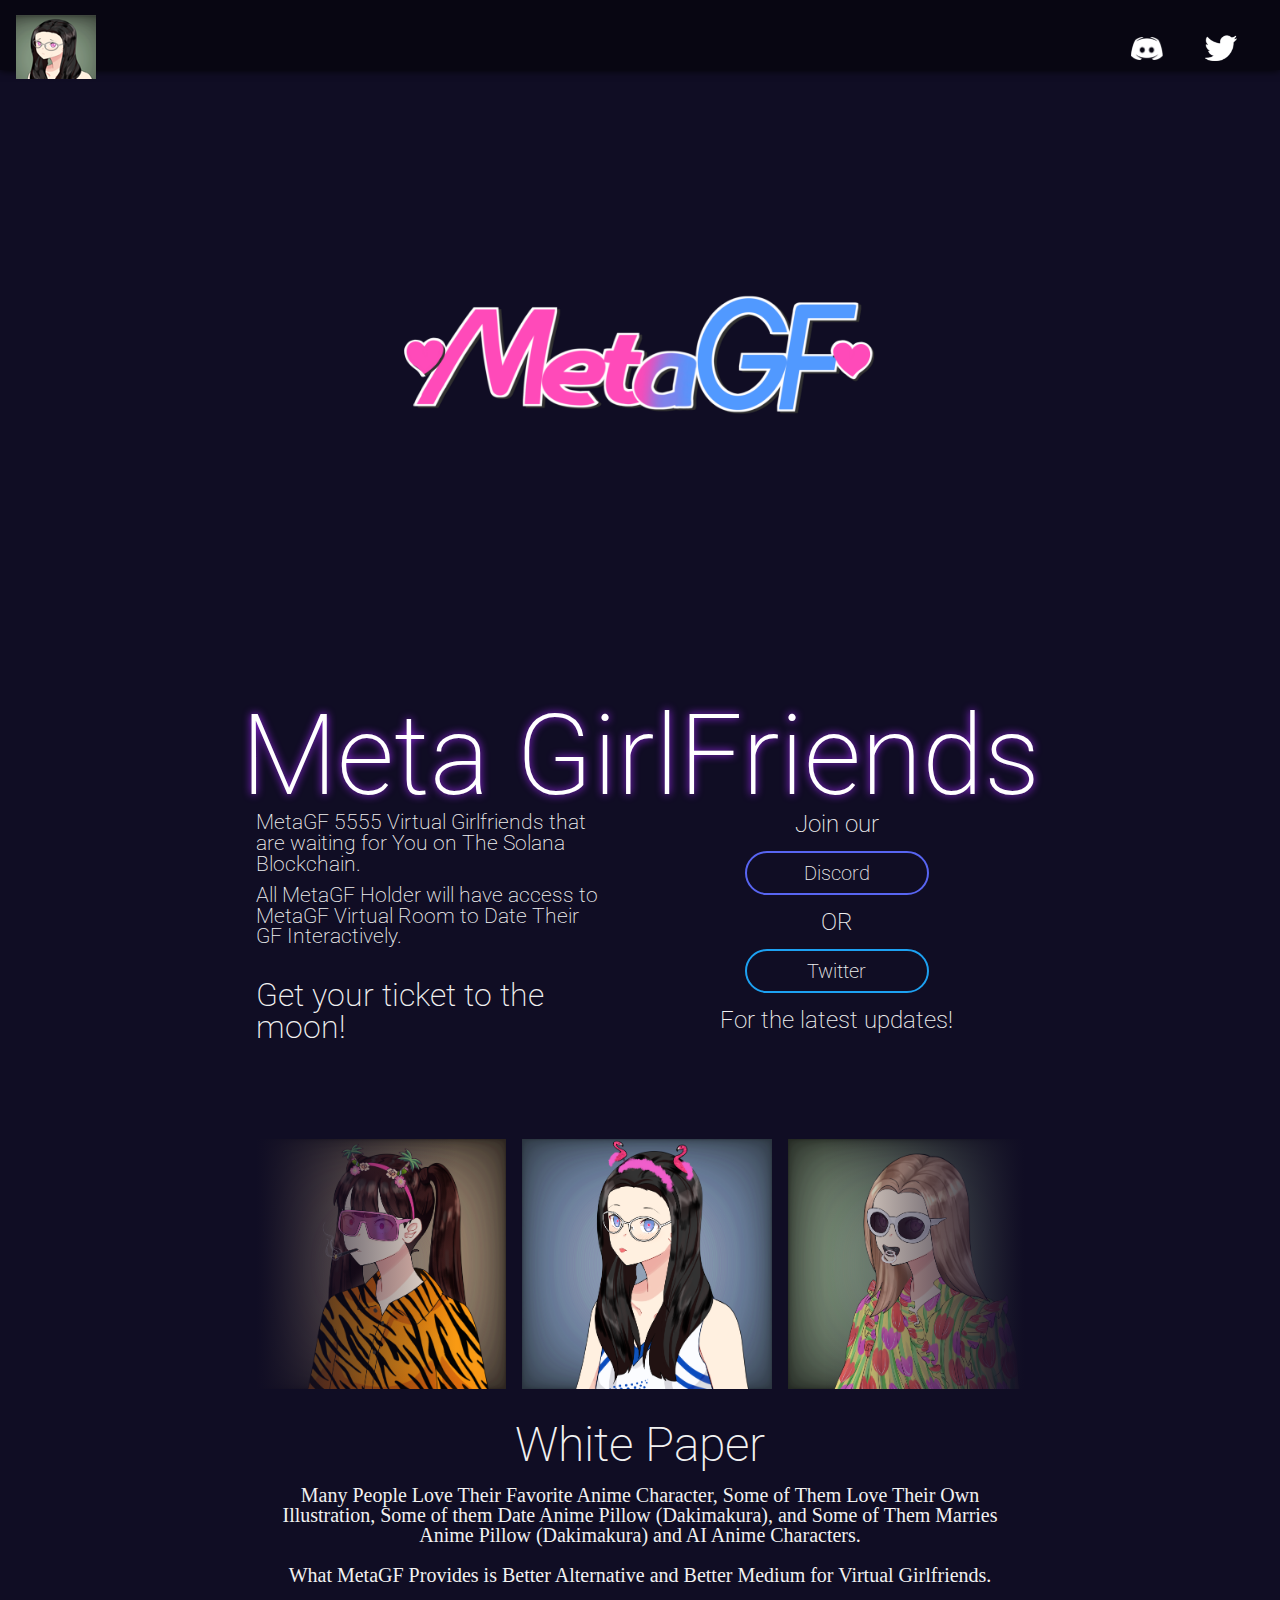
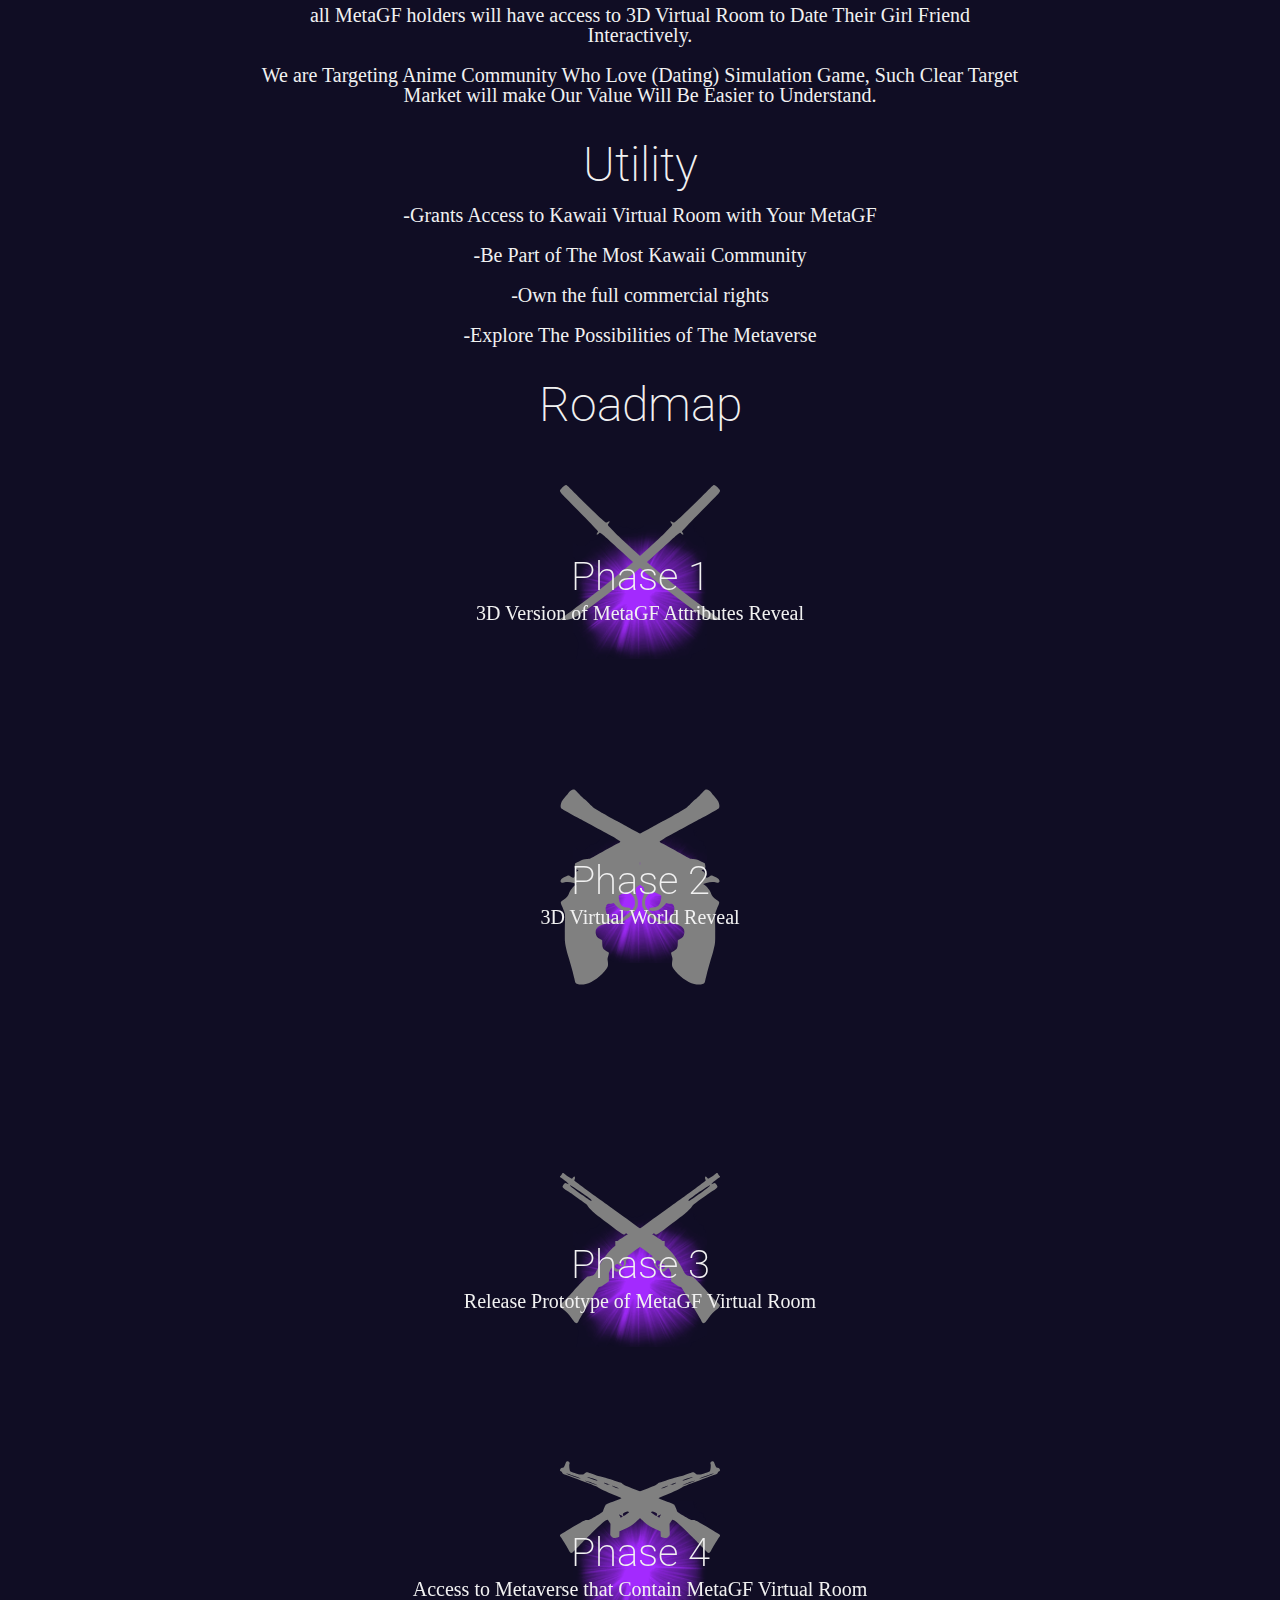
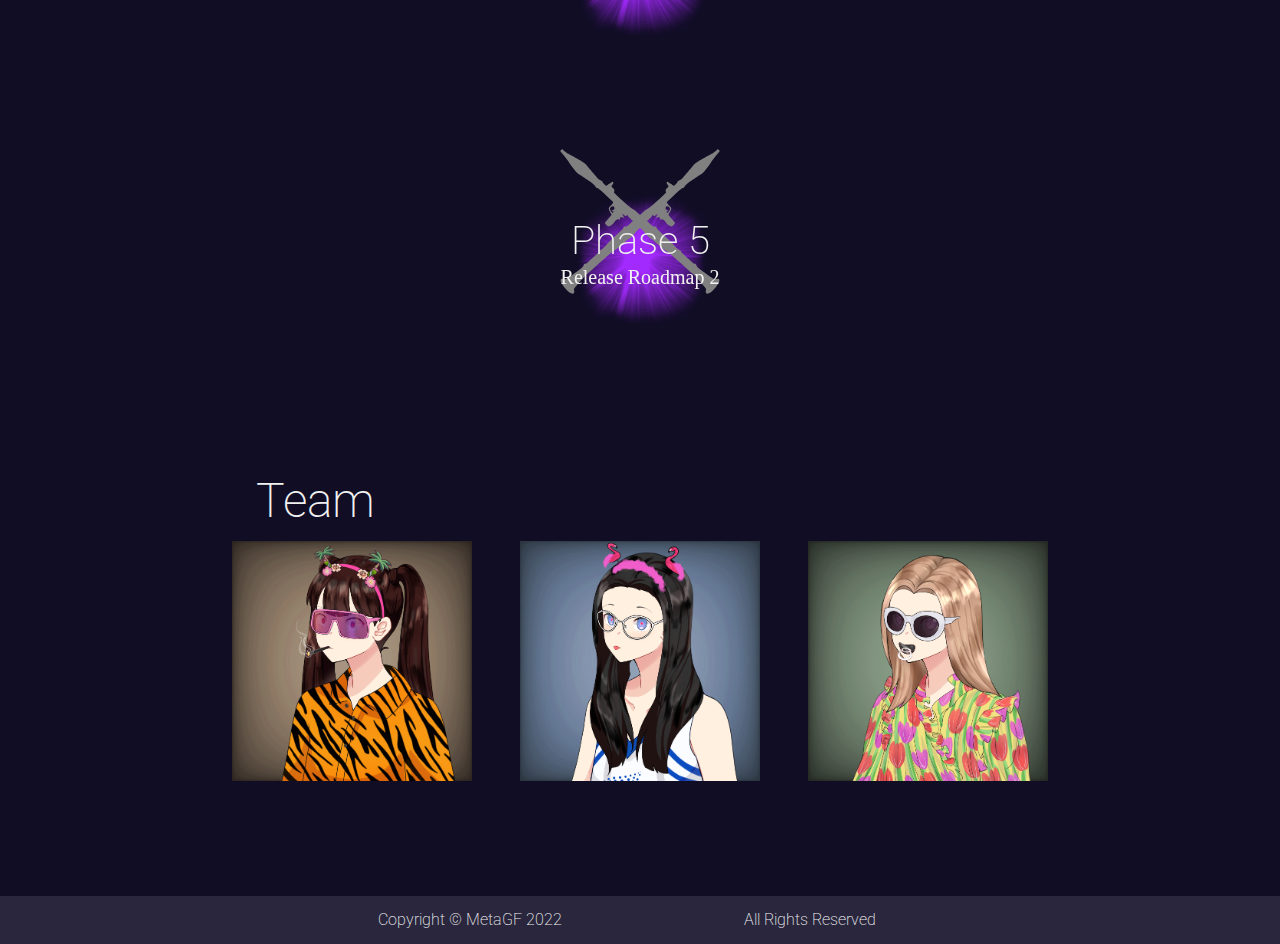
==== index.html @ ffb3bfe3 "Update index.html" ====
<!DOCTYPE html>
<html lang="en">
	<head>
	
		<meta charset="utf-8">
		<meta name="viewport" content="width=device-width, initial-scale=1">
		<meta name="author" content="MetaGF">
		<link rel="icon" href="favicon.ico">
		<link rel="icon" href="favicon.svg" type="image/svg+xml">
        <link rel="apple-touch-icon" href="logo192.png" />
		<title>MetaGF</title>
		<meta name="description" content="MetaGF 5555 Virtual Girlfriends that are waiting for You on The Solana Blockchain. All MetaGF Holder will have access to MetaGF Virtual Room to Date Their GF Interactively
" />
		<link rel="stylesheet" href="main.css">
	</head>
	<body>	
			<div id="header">			
					<header class="navbar">
			<div class="logo-cont"><img src="assets/images/logo.png" alt="" class="logo"></div>
			<ul class="nav">
			</ul>
			<ul class="social">
				<li class="discord"><a href="https://discord.gg/nq3hVgpu" target="_blank" class="discord-icon"></a></li>
				<li class="twitter"><a href="https://twitter.com/metagf_nft" target="_blank" class="twitter-icon"></a></li>			</ul>
			</header></div>
			<div class="msc-wrapper">
			<div class="msc-content">
		<section id="intro" class="site-row">
			<div class="sheep-container">
				<div id="sheep-1" class="sheep"></div>
			</div>		
			<div id="intro-banner">
				<h1>Meta GirlFriends</h1>
			</div>
		</section>
		<section id="slider-section" class="site-row" >
			
			<div class="intro-text text-wrapper">
				<p>MetaGF 5555 Virtual Girlfriends that are waiting for You on The Solana Blockchain.</p>
				<p>All MetaGF Holder will have access to MetaGF Virtual Room to Date Their GF Interactively.</p>
				<h2>Get your ticket to the moon!</h2>
			</div>
			<div class="join-social">
				<span>Join our</span>
				<a class="join-discord join-button" href="https://discord.gg/nq3hVgpu" target="_blank">Discord</a>
				<span>OR</span>
				<a class="join-twitter join-button" href="https://twitter.com/metagf_nft" target="_blank">Twitter</a>
				<span>For the latest updates!</span>
			</div>		
		<section id="mint" class="site-row" style="display:none" >
			<h2 class="section-title">Live Now !</h2>
			<div class="mint-area">
				<div id="mint-expand" class="">
					<button id="mint-expand-btn" onclick="window.location.href='/page2'">MINT</h5>
			</div>

			</div>
		</section>
			<div class="slider">
				<div class="slide-track">
					<div class="slide"><img src="assets/images/slider/1.png" height="250" width="250" alt="" /></div>
					<div class="slide"><img src="assets/images/slider/2.png" height="250" width="250" alt="" /></div>
					<div class="slide"><img src="assets/images/slider/3.png" height="250" width="250" alt="" /></div>
					<div class="slide"><img src="assets/images/slider/4.png" height="250" width="250" alt="" /></div>
					<div class="slide"><img src="assets/images/slider/5.png" height="250" width="250" alt="" /></div>
					<div class="slide"><img src="assets/images/slider/6.png" height="250" width="250" alt="" /></div>
					<div class="slide"><img src="assets/images/slider/7.png" height="250" width="250" alt="" /></div>
					<div class="slide"><img src="assets/images/slider/8.png" height="250" width="250" alt="" /></div>
					<div class="slide"><img src="assets/images/slider/9.png" height="250" width="250" alt="" /></div>
				</div>
			</div>
		</section>
				</br></br>
		<section id="roadmap" class="site-row" >
			<h2>White Paper</h2></br>
			<h4>Many People Love Their Favorite Anime Character, Some of Them Love Their Own Illustration, Some of them Date Anime Pillow (Dakimakura), and Some of Them Marries Anime Pillow (Dakimakura) and AI Anime Characters.</h4>
				<h4>What MetaGF Provides is Better Alternative and Better Medium for Virtual Girlfriends.</h4>
				<h4>all MetaGF holders will have access to 3D Virtual Room to Date Their Girl Friend Interactively.</h4>
				<h4>We are Targeting Anime Community Who Love (Dating) Simulation Game, Such Clear Target Market will make Our Value Will Be Easier to Understand.</h4>
			</br>
	<h2>Utility</h2></br>
			<h4>-Grants Access to Kawaii Virtual Room with Your MetaGF</h4>
				<h4>-Be Part of The Most Kawaii Community</h4>
				<h4>-Own the full commercial rights</h4>
				<h4>-Explore The Possibilities of The Metaverse</h4>
		</section>
</br><section id="roadmap" class="site-row" >
	<h2>Roadmap</h2></br></br></br></br></br></br>
			
			<div id="phase-1" class="phase animated">
				<div id="phase-image-1" class="phase-image">
					<img id="p1a" class="svg-img" src="assets/images/roadmap/p1.svg" alt="">
					<img id="p1b" class="svg-img" src="assets/images/roadmap/p1.svg" alt="">
				</div>
				<div class="phase-heading">
					<h3>Phase 1</h3>
					<h4>3D Version of MetaGF Attributes Reveal</h4>
				</div>
			</div>
			
			<div id="phase-2" class="phase animated">
				
				<div id="phase-image-2" class="phase-image">
					<img id="p2a" class="svg-img" src="assets/images/roadmap/p2.svg" alt="">
					<img id="p2b" class="svg-img" src="assets/images/roadmap/p2.svg" alt="">
				</div>
				<div class="phase-heading">
					<h3>Phase 2</h3>
					<h4>3D Virtual World Reveal</h4>
				</div>
				<div class="phase-text">
				</div>
			</div>
			
			<div id="phase-3" class="phase animated">
				<div id="phase-image-3" class="phase-image">
					<img id="p3a" class="svg-img" src="assets/images/roadmap/p3.svg" alt="">
					<img id="p3b" class="svg-img" src="assets/images/roadmap/p3.svg" alt="">
				</div>
				<div class="phase-heading">
					<h3>Phase 3</h3>
					<h4>Release Prototype of MetaGF Virtual Room</h4>
				</div>
			</div>
			<div id="phase-4" class="phase animated">
				<div id="phase-image-4" class="phase-image">
					<img id="p4a" class="svg-img" src="assets/images/roadmap/p4.svg" alt="">
					<img id="p4b" class="svg-img" src="assets/images/roadmap/p4.svg" alt="">
				</div>
				<div class="phase-heading">
					<h3>Phase 4</h3>
					<h4>Access to Metaverse that Contain MetaGF Virtual Room</h4>
				</div>
			</div>
			<div id="phase-5" class="phase animated">
				<div id="phase-image-5" class="phase-image">
					<img id="p5a" class="svg-img" src="assets/images/roadmap/p5.svg" alt="">
					<img id="p5b" class="svg-img" src="assets/images/roadmap/p5.svg" alt="">
				</div>
				<div class="phase-heading">
					<h3>Phase 5</h3>
					<h4>Release Roadmap 2</h4>
				</div>
				<div class="phase-text">
					<p>We Considering the Possibility of Web3 Utility Such as Connecting MetaGF to Our Next Project as Multi-Metaverse</p>				</div>
			</div>
		</section>
		<section id="rarities" class="site-row" >
			<h2>Team</h2></br>
			<div class="rarities-box">
				<div class="rarity">
					<div id="rarity-img-prototype" class="rarity-img"></div>
					<div id="rarity-heading-prototype" class="rarity-heading"></div>
					<p class="rarity-text">Han The Savior - Founder</p>
				</div>
				<div class="rarity">
					<div id="rarity-img-rare" class="rarity-img"></div>
					<div id="rarity-heading-rare" class="rarity-heading"></div>
					<p class="rarity-text">Daehwa - 2D Artist</p>
				</div>
				<div class="rarity">
					<div id="rarity-img-legendary" class="rarity-img"></div>
					<div id="rarity-heading-legendary" class="rarity-heading"></div>
					<p class="rarity-text">Ndii - Web Developer</p>
				</div>
			</div>
		</section>
		<footer class="site-footer">
			<div class="copyright">Copyright © MetaGF 2022</div>
			<div class="rights">All Rights Reserved</div>
		</footer>
		<script src="assets/javascript/noframework.waypoints.min.js"></script>
		<script  src="assets/javascript/main.js"></script>
		<!-- Google analytics -->
			</div>
			</div>
	</body>
</html>
---- main.css ----
@import url("https://fonts.googleapis.com/css2?family=Roboto&display=swap");html,body,div,span,applet,object,iframe,h1,h2,h3,h4,h5,h6,p,blockquote,pre,a,abbr,acronym,address,big,cite,code,del,dfn,em,img,ins,kbd,q,s,samp,small,strike,strong,sub,sup,tt,var,b,u,i,center,dl,dt,dd,ol,ul,li,fieldset,form,label,legend,table,caption,tbody,tfoot,thead,tr,th,td,article,aside,canvas,details,embed,figure,figcaption,footer,header,hgroup,menu,nav,output,ruby,section,summary,time,mark,audio,video{margin:0;padding:0;border:0;font-size:100%;font:inherit;vertical-align:baseline}article,aside,details,figcaption,figure,footer,header,hgroup,menu,nav,section{display:block}body{line-height:1}ol,ul{list-style:none}blockquote,q{quotes:none}blockquote:before,blockquote:after,q:before,q:after{content:'';content:none}table{border-collapse:collapse;border-spacing:0}@media only screen and (max-width: 1230px){html{font-size:12px !important}body{max-width:100% !important;overflow-x:hidden !important}.navbar{-webkit-box-orient:vertical !important;-webkit-box-direction:normal !important;-ms-flex-flow:column !important;flex-flow:column !important;margin-bottom:11em !important}.navbar .logo-cont{margin-top:2em !important}.navbar .logo{margin-left:0em !important}.navbar .logo-glow{left:-0.6em !important}.navbar .nav{margin-left:2em !important}.navbar .mint-button{margin-right:0 !important;margin-bottom:0.5em !important}.site-row{max-width:95% !important;width:95% !important;overflow-x:hidden !important}#intro{margin-bottom:5em !important}.sheep{height:40vh !important}#intro-banner h1{font-size:4em !important}.intro-text{width:100% !important;margin-bottom:3em;margin-right:0 !important;text-align:center !important}.join-social{margin-bottom:3em}.phase-text{width:100% !important}.svg-img{width:5em !important}.phase-image{width:5em !important;height:5em !important}.phase.animate-roadmap #p1a,.phase.animate-roadmap #p2a,.phase.animate-roadmap #p3a,.phase.animate-roadmap #p4a,.phase.animate-roadmap #p5a{-webkit-transform:translateX(-11em) translatey(-3em) !important;transform:translateX(-11em) translatey(-3em) !important}.phase.animate-roadmap #p1b,.phase.animate-roadmap #p2b,.phase.animate-roadmap #p3b,.phase.animate-roadmap #p4b,.phase.animate-roadmap #p5b{-webkit-transform:translateX(11em) translatey(-3em) rotateY(180deg) !important;transform:translateX(11em) translatey(-3em) rotateY(180deg) !important}.rarities-box{-webkit-box-orient:vertical !important;-webkit-box-direction:normal !important;-ms-flex-flow:column !important;flex-flow:column !important}.rarities-box .rarity{width:100% !important;margin-bottom:3em}.rarities-box .rarity .rarity-heading{top:16em !important}.rarities-box .rarity .rarity-text{opacity:1 !important;margin-top:3em !important}.faq-drawer p{padding:0px 0.4em !important}.site-footer{height:5em !important}#mint-expand.active{height:65em !important}}@media only screen and (max-width: 800px){.sheep{height:25vh !important}}@media only screen and (max-width: 800px) and (orientation: landscape){.sheep{height:75vh !important}};font-style:normal;font-display:block}h1,h2,h3{font-family:'Roboto'}h4{font-family:'Bowlby One SC', cursive}h2{font-size:3em}.intro-text h2{font-size:2.25em}h3{font-size:2.5em}h4{font-size:1.25em}body{background:#100d24;color:#f1f1f1;font-family:'Roboto', cursive;font-weight:200}::-webkit-scrollbar{width:4px}::-webkit-scrollbar-track{-webkit-box-shadow:inset 0 0 2px #a42aff}::-webkit-scrollbar-thumb{border-radius:3px;background:#26a14c}.site-row{width:60%;margin:0 auto;position:relative;z-index:100}.site-row .section-title{border-bottom:1px solid white;width:100%;margin:0 auto 1em auto;text-align:center}p{margin-bottom:0.5em;font-size:1.3em}div{-webkit-user-select:unset !important;-moz-user-select:unset !important;-ms-user-select:unset !important;user-select:unset !important}.navbar{display:-webkit-box;display:-ms-flexbox;display:flex;-webkit-box-orient:horizontal;-webkit-box-direction:normal;-ms-flex-flow:row;flex-flow:row;height:6em;-webkit-box-align:center;-ms-flex-align:center;align-items:center}.navbar .logo-cont{position:relative}.navbar .logo-cont .logo{width:5em;height:4em;margin-left:1em;position:relative;z-index:300;background-size:100%;background-repeat:no-repeat;background-image:url("assets/images/logo.png")}.navbar .logo-cont .logo-glow{width:6em;height:6em;top:-1em;left:0.4em;position:absolute;background-size:100%;background-repeat:no-repeat;background-image:url("assets/images/logo-glow.png");-webkit-filter:hue-rotate(0deg);filter:hue-rotate(0deg)}.navbar .nav{color:#f1f1f1;display:-webkit-box;display:-ms-flexbox;display:flex;margin-left:2em;line-height:4em;-webkit-box-flex:1;-ms-flex-positive:1;flex-grow:1;font-size:1.35em}.navbar .nav li{margin-right:1em}.navbar .nav li a{font-family:"Roboto";text-decoration:none;color:#f1f1f1;-webkit-transition:250ms ease-in-out;transition:250ms ease-in-out}.navbar .nav li a:hover{color:#7d22c6}.navbar .mint-button{color:#26a14c;font-family:"Roboto";font-size:2em;margin-right:1em;text-decoration:none;-webkit-transition:250ms ease-in-out;transition:250ms ease-in-out}.navbar .mint-button:hover{color:#a42aff}.navbar .social{display:-webkit-box;display:-ms-flexbox;display:flex;line-height:4em;-webkit-box-align:center;-ms-flex-align:center;align-items:center;-webkit-box-pack:space-evenly;-ms-flex-pack:space-evenly;justify-content:space-evenly;width:12em}.navbar .social li a{width:2em;height:2em;display:-webkit-box;display:-ms-flexbox;display:flex;color:white;background-size:100%;background-repeat:no-repeat;-webkit-transition:-webkit-transform 250ms ease-in-out;transition:-webkit-transform 250ms ease-in-out;transition:transform 250ms ease-in-out;transition:transform 250ms ease-in-out, -webkit-transform 250ms ease-in-out;background-position:50%}.navbar .social li a:hover{-webkit-transform:translateY(-0.25em);transform:translateY(-0.25em)}.navbar .social .discord-icon{background-image:url("assets/images/social/discord.png")}.navbar .social .twitter-icon{background-image:url("assets/images/social/twitter.png")}.navbar .social .instagram-icon{background-image:url("assets/images/social/insta.png")}.navbar .social .opensea-icon{background-image:url("assets/images/social/opensea.png")}#intro{width:100%}#intro .sheep-container{position:relative;display:-webkit-box;display:-ms-flexbox;display:flex;margin:0 auto;-webkit-box-pack:center;-ms-flex-pack:center;justify-content:center}#intro .sheep-container .sheep{background-repeat:no-repeat;height:70vh;width:30em;background-position:50% 50%;position:relative;-webkit-transition:1000ms ease-in-out;transition:1000ms ease-in-out}#intro .sheep-container #sheep-1{background-image:url("assets/images/intro/logo1.png");z-index:100;background-size:0%;top:-1em}#intro .sheep-container #sheep-1.sp-animate{background-size:100%}#intro .sheep-container #sheep-2{background-image:url("assets/images/intro/logo2.png");z-index:300;background-size:0%}#intro .sheep-container #sheep-2.sp-animate{background-size:110%}#intro .sheep-container #sheep-3{background-image:url("assets/images/intro/logo3.png");z-index:100;background-size:0%;top:-1em}#intro .sheep-container #sheep-3.sp-animate{background-size:100%}#intro #intro-banner{opacity:0;-webkit-transition:opacity 750ms ease-in-out;transition:opacity 750ms ease-in-out;-webkit-transition-delay:250ms;transition-delay:250ms}#intro #intro-banner h1{color:white;text-align:center;font-size:7em;text-shadow:0px 0px 8px #a42aff}#intro #intro-banner.animate-banner{opacity:1}#slider-section{display:-webkit-box;display:-ms-flexbox;display:flex;-webkit-box-orient:horizontal;-webkit-box-direction:normal;-ms-flex-flow:row wrap;flex-flow:row wrap}#slider-section .intro-text{width:45%;margin-bottom:6em;margin-right:3em}#slider-section .intro-text h2{font-size:2em;margin-top:1em}#slider-section .join-social{-ms-flex-line-pack:center;align-content:center;-webkit-box-align:center;-ms-flex-align:center;align-items:center;display:-webkit-box;display:-ms-flexbox;display:flex;-webkit-box-flex:1;-ms-flex-positive:1;flex-grow:1;-webkit-box-orient:vertical;-webkit-box-direction:normal;-ms-flex-flow:column;flex-flow:column}#slider-section .join-social span{font-size:1.5em}#slider-section .join-social .join-button{padding:0.5em;margin:0.75em 0;border-radius:2em;text-align:center;display:block;width:8em;color:#f1f1f1;text-decoration:none;font-size:1.25em;-webkit-transition:background-color 250ms ease-in-out;transition:background-color 250ms ease-in-out;cursor:pointer}#slider-section .join-social .join-discord{border:2px solid #5865f2}#slider-section .join-social .join-discord:hover{background-color:#5865f2}#slider-section .join-social .join-twitter{border:2px solid #1da1f2}#slider-section .join-social .join-twitter:hover{background-color:#1da1f2}@-webkit-keyframes scroll{0%{-webkit-transform:translateX(0);transform:translateX(0)}100%{-webkit-transform:translateX(calc(-250px * 6));transform:translateX(calc(-250px * 6))}}@keyframes scroll{0%{-webkit-transform:translateX(0);transform:translateX(0)}100%{-webkit-transform:translateX(calc(-250px * 6));transform:translateX(calc(-250px * 6))}}#slider-section .slider{height:250px;margin:auto;overflow:hidden;position:relative;width:100%;-webkit-box-flex:1;-ms-flex-positive:1;flex-grow:1}#slider-section .slider::before,#slider-section .slider::after{background:-webkit-gradient(linear, left top, right top, from(#100d24), to(rgba(16,13,36,0)));background:linear-gradient(to right, #100d24 0%, rgba(16,13,36,0) 100%);content:"";height:250px;position:absolute;width:200px;z-index:2}#slider-section .slider::after{right:0;top:0;-webkit-transform:rotateZ(180deg);transform:rotateZ(180deg)}#slider-section .slider::before{left:0;top:0}#slider-section .slider .slide-track{-webkit-animation:scroll 40s linear infinite;animation:scroll 40s linear infinite;display:-webkit-box;display:-ms-flexbox;display:flex;width:calc($slider-width * $slider-items)17em}#slider-section .slider .slide{height:250px;width:250px;margin-right:1em}#aboutus{position:relative}#aboutus .text-wrapper h2,#aboutus .text-wrapper-1 h2{margin:0 0 0.5em 2em}#aboutus .text-wrapper h5,#aboutus .text-wrapper-1 h5{text-align:center;margin:3em;font-family:'Roboto', cursive}#aboutus .sheriff-img{width:17em;height:auto;border-radius:50%;float:left;shape-outside:ellipse(72px 103px at 18.56% 50.42%);margin-left:-7em}#roadmap{display:-webkit-box;display:-ms-flexbox;display:flex;-webkit-box-orient:vertical;-webkit-box-direction:normal;-ms-flex-flow:column;flex-flow:column}#roadmap .section-title{margin:0 auto 3em auto}#roadmap h2,#roadmap h3,#roadmap h4{text-align:center;position:relative;z-index:200}#roadmap h3{margin-bottom:0.5em}#roadmap h4{margin-bottom:1em}#roadmap .phase-container{display:-webkit-box;display:-ms-flexbox;display:flex;-webkit-box-pack:space-evenly;-ms-flex-pack:space-evenly;justify-content:space-evenly;margin:0 auto 2em auto;position:relative}#roadmap .phase{position:relative;margin-bottom:5em;min-height:13em}#roadmap .phase #p1b,#roadmap .phase #p2b,#roadmap .phase #p3b,#roadmap .phase #p4b,#roadmap .phase #p5b{-webkit-transform:rotateY(180deg);transform:rotateY(180deg)}#roadmap .phase.animate-roadmap #p1a,#roadmap .phase.animate-roadmap #p2a,#roadmap .phase.animate-roadmap #p3a,#roadmap .phase.animate-roadmap #p4a,#roadmap .phase.animate-roadmap #p5a{-webkit-transform:translateX(-20em);transform:translateX(-20em)}#roadmap .phase.animate-roadmap #p1b,#roadmap .phase.animate-roadmap #p2b,#roadmap .phase.animate-roadmap #p3b,#roadmap .phase.animate-roadmap #p4b,#roadmap .phase.animate-roadmap #p5b{-webkit-transform:translateX(20em) rotateY(180deg);transform:translateX(20em) rotateY(180deg)}#roadmap .phase-image{width:10em;height:10em;position:absolute;top:-2.5em;left:0;right:0;margin:0 auto;z-index:100}#roadmap .phase-image .svg-img{position:absolute;-webkit-transition:-webkit-transform 1000ms ease-in-out;transition:-webkit-transform 1000ms ease-in-out;transition:transform 1000ms ease-in-out;transition:transform 1000ms ease-in-out, -webkit-transform 1000ms ease-in-out;width:10em;height:auto}#roadmap .phase-heading{-webkit-transition:-webkit-transform 1000ms ease-in-out;transition:-webkit-transform 1000ms ease-in-out;transition:transform 1000ms ease-in-out;transition:transform 1000ms ease-in-out, -webkit-transform 1000ms ease-in-out;background-image:url("assets/images/roadmap/glow.png");background-repeat:no-repeat;background-position:50%;background-size:contain;padding:2em 0 1em 0}#roadmap .phase-heading h3{margin-bottom:0.15em}#roadmap .phase-text{-webkit-transition:opacity 1000ms ease-in-out;transition:opacity 1000ms ease-in-out}#roadmap #phase-1{margin-bottom:6em}#roadmap #phase-1 .phase-text{width:20em;text-align:center;margin:-6em auto 0 auto;opacity:0}#roadmap #phase-1.animate-roadmap .phase-heading{-webkit-transform:translateY(-7em);transform:translateY(-7em)}#roadmap #phase-1.animate-roadmap .phase-text{opacity:1}#roadmap #phase-2{margin-bottom:11em}#roadmap #phase-2 .phase-text{width:30em;text-align:center;margin:-6em auto 0 auto;opacity:0}#roadmap #phase-2.animate-roadmap .phase-heading{-webkit-transform:translateY(-8em);transform:translateY(-8em)}#roadmap #phase-2.animate-roadmap .phase-text{opacity:1;margin:-7em auto 0 auto}#roadmap #phase-3 .phase-text{width:20em;text-align:center;margin:-6em auto 0 auto;opacity:0}#roadmap #phase-3.animate-roadmap .phase-heading{-webkit-transform:translateY(-7em);transform:translateY(-7em)}#roadmap #phase-3.animate-roadmap .phase-text{opacity:1}#roadmap #phase-4 .phase-text{width:20em;text-align:center;margin:-6em auto 0 auto;opacity:0}#roadmap #phase-4.animate-roadmap .phase-heading{-webkit-transform:translateY(-7em);transform:translateY(-7em)}#roadmap #phase-4.animate-roadmap .phase-text{opacity:1}#roadmap #phase-5 .phase-text{width:30em;text-align:center;margin:-6em auto 0 auto;opacity:0}#roadmap #phase-5.animate-roadmap .phase-heading{-webkit-transform:translateY(-7em);transform:translateY(-7em)}#roadmap #phase-5.animate-roadmap .phase-text{opacity:1}#rarities .rarities-box{display:-webkit-box;display:-ms-flexbox;display:flex;-webkit-box-pack:justify;-ms-flex-pack:justify;justify-content:space-between}#rarities .rarities-box .rarity{display:-webkit-box;display:-ms-flexbox;display:flex;-webkit-box-orient:vertical;-webkit-box-direction:normal;-ms-flex-flow:column;flex-flow:column;-webkit-box-align:center;-ms-flex-align:center;align-items:center;width:25%;position:relative}#rarities .rarities-box .rarity:hover .rarity-img{-webkit-transform:translateY(-1em);transform:translateY(-1em)}#rarities .rarities-box .rarity:hover .rarity-text{opacity:1}#rarities .rarities-box .rarity .rarity-img{background-size:cover;width:15em;height:15em;-webkit-transition:-webkit-transform 250ms ease-in-out;transition:-webkit-transform 250ms ease-in-out;transition:transform 250ms ease-in-out;transition:transform 250ms ease-in-out, -webkit-transform 250ms ease-in-out}#rarities .rarities-box .rarity .rarity-heading{background-size:contain;background-repeat:no-repeat;background-position:50%;height:1em;margin:0 auto;position:absolute;left:0;right:0;bottom:0;top:16em}#rarities .rarities-box .rarity .rarity-text{-webkit-transition:opacity 250ms ease-in-out;transition:opacity 250ms ease-in-out;opacity:0;text-align:center;margin-top:3em}#rarities .rarities-box .rarity #rarity-img-prototype{background-image:url("assets/images/slider/1.png")}#rarities .rarities-box .rarity #rarity-heading-prototype{background-image:url("assets/images/rarities/prototype_heading.png")}#rarities .rarities-box .rarity #rarity-img-rare{background-image:url("assets/images/slider/2.png")}#rarities .rarities-box .rarity #rarity-heading-rare{background-image:url("assets/images/rarities/rare_heading.png")}#rarities .rarities-box .rarity #rarity-img-legendary{background-image:url("assets/images/slider/3.png")}#rarities .rarities-box .rarity #rarity-heading-legendary{background-image:url("assets/images/rarities/legendary_heading.png")}#rarities .rarities-box .rarity #rarity-img-mythic{background-image:url("assets/images/rarities/team4.jpg")}#rarities .rarities-box .rarity #rarity-heading-mythic{background-image:url("assets/images/rarities/mythic_heading.png")}#mint .mint-area{margin:0 auto}#mint .mint-area .mint-image{background-image:url("assets/images/mint-back.png");background-repeat:no-repeat;background-position:50%;width:100%;height:35em;margin-bottom:2em;background-size:contain}#mint .mint-area #mint-expand{width:13em;height:3.5em;margin:0 auto;text-align:center;line-height:3em;-webkit-transition:350ms ease-in-out;transition:350ms ease-in-out;border-radius:0.25em;overflow:hidden;border:0.3em solid #26a14c;-webkit-box-sizing:content-box;box-sizing:content-box}#mint .mint-area #mint-expand #mint-expand-btn{line-height:1.82em;cursor:pointer;margin:0 auto;font-family:Roboto;font-size:2em;width:auto}#mint .mint-area #mint-expand #mint-expand-btn:hover{background:#3a0074}#mint .mint-area #mint-expand .hTYeTC,#mint .mint-area #mint-expand .fyowvo,#mint .mint-area #mint-expand .kzmsrp,#mint .mint-area #mint-expand .iZDEj{display:none !important}#mint .mint-area #mint-expand .cexcYk{-webkit-box-flex:0 !important;-ms-flex:0 !important;flex:0 !important;width:80% !important;padding:2em 0 0 0 !important}#mint .mint-area #mint-expand .hgrPFv{padding:0 !important;width:20em !important;margin:0 auto !important;-webkit-box-shadow:none !important;box-shadow:none !important;-webkit-box-flex:1 !important;-ms-flex:1 !important;flex:1 !important}#mint .mint-area #mint-expand .dFdTuJ{width:unset;padding:0 !important}#mint .mint-area #mint-expand .kOAlVm{line-height:1.5em !important}#mint .mint-area #mint-expand .ipfYva{-webkit-transition:background 250ms ease-in-out;transition:background 250ms ease-in-out;background:#100d24;border:2px solid #26a14c}#mint .mint-area #mint-expand .ipfYva:hover{background:#26a14c}#mint .mint-area #mint-expand .gVgCKA{border-radius:0.50em;color:#26a14c;margin:1.3em 0 1em 0;font-size:1.35em;width:7em;-webkit-transition:background, color 250ms ease-in-out;transition:background, color 250ms ease-in-out;-webkit-box-shadow:none;box-shadow:none;border:2px solid #26a14c;text-align:center}#mint .mint-area #mint-expand .gVgCKA:hover{background:#26a14c;color:#100d24}#mint .mint-area #mint-expand.active{width:90%;height:45em;border-radius:1.25em}#mint .mint-area #mint-expand.active #mint-expand-btn{background:#3a0074}.faq-cont .faq-drawer a{color:#26a14c;text-decoration:none;margin-bottom:1em;font-weight:300}.faq-cont .faq-drawer .faq-drawer-item{color:#f1f1f1;text-decoration:none;padding:1em;display:block;font-size:1.3em;letter-spacing:3px;overflow:hidden;border-bottom:2px solid #aaa69d}.faq-cont .faq-drawer p{margin:0;padding:0 2.4em;overflow:hidden;height:0;opacity:0;overflow:hidden;-webkit-transition:500ms;transition:500ms}.faq-cont .faq-drawer:target p{height:6em;opacity:1}.site-footer{height:3em;background:#29263d;display:-webkit-box;display:-ms-flexbox;display:flex;-webkit-box-pack:center;-ms-flex-pack:center;justify-content:center;-webkit-box-align:center;-ms-flex-align:center;align-items:center;text-align:center;padding:0 10%}.site-footer .copyright,.site-footer .eula,.site-footer .rights{width:33.3%;color:#f1f1f1}.site-footer .copyright a,.site-footer .eula a,.site-footer .rights a{text-decoration:none;color:white}.site-footer .copyright a:visited,.site-footer .eula a:visited,.site-footer .rights a:visited{color:#f1f1f1}

.container {
    display: flex;
    flex-direction: column;
    max-width: 960px;
    margin: 0 auto;
    padding: 1rem 2rem;
  }
  
  #header { 
    height: 70px;margin: 0 auto;top: 0px;left: 0;background-color:rgba(0, 0, 0, 0.5);box-shadow: 0px 0px 8px 0px #000;width: 100%;position:-webkit-sticky;position:sticky;top:0px;z-index: 996
  }
  
  section {
    flex: 1 1 auto;
  }
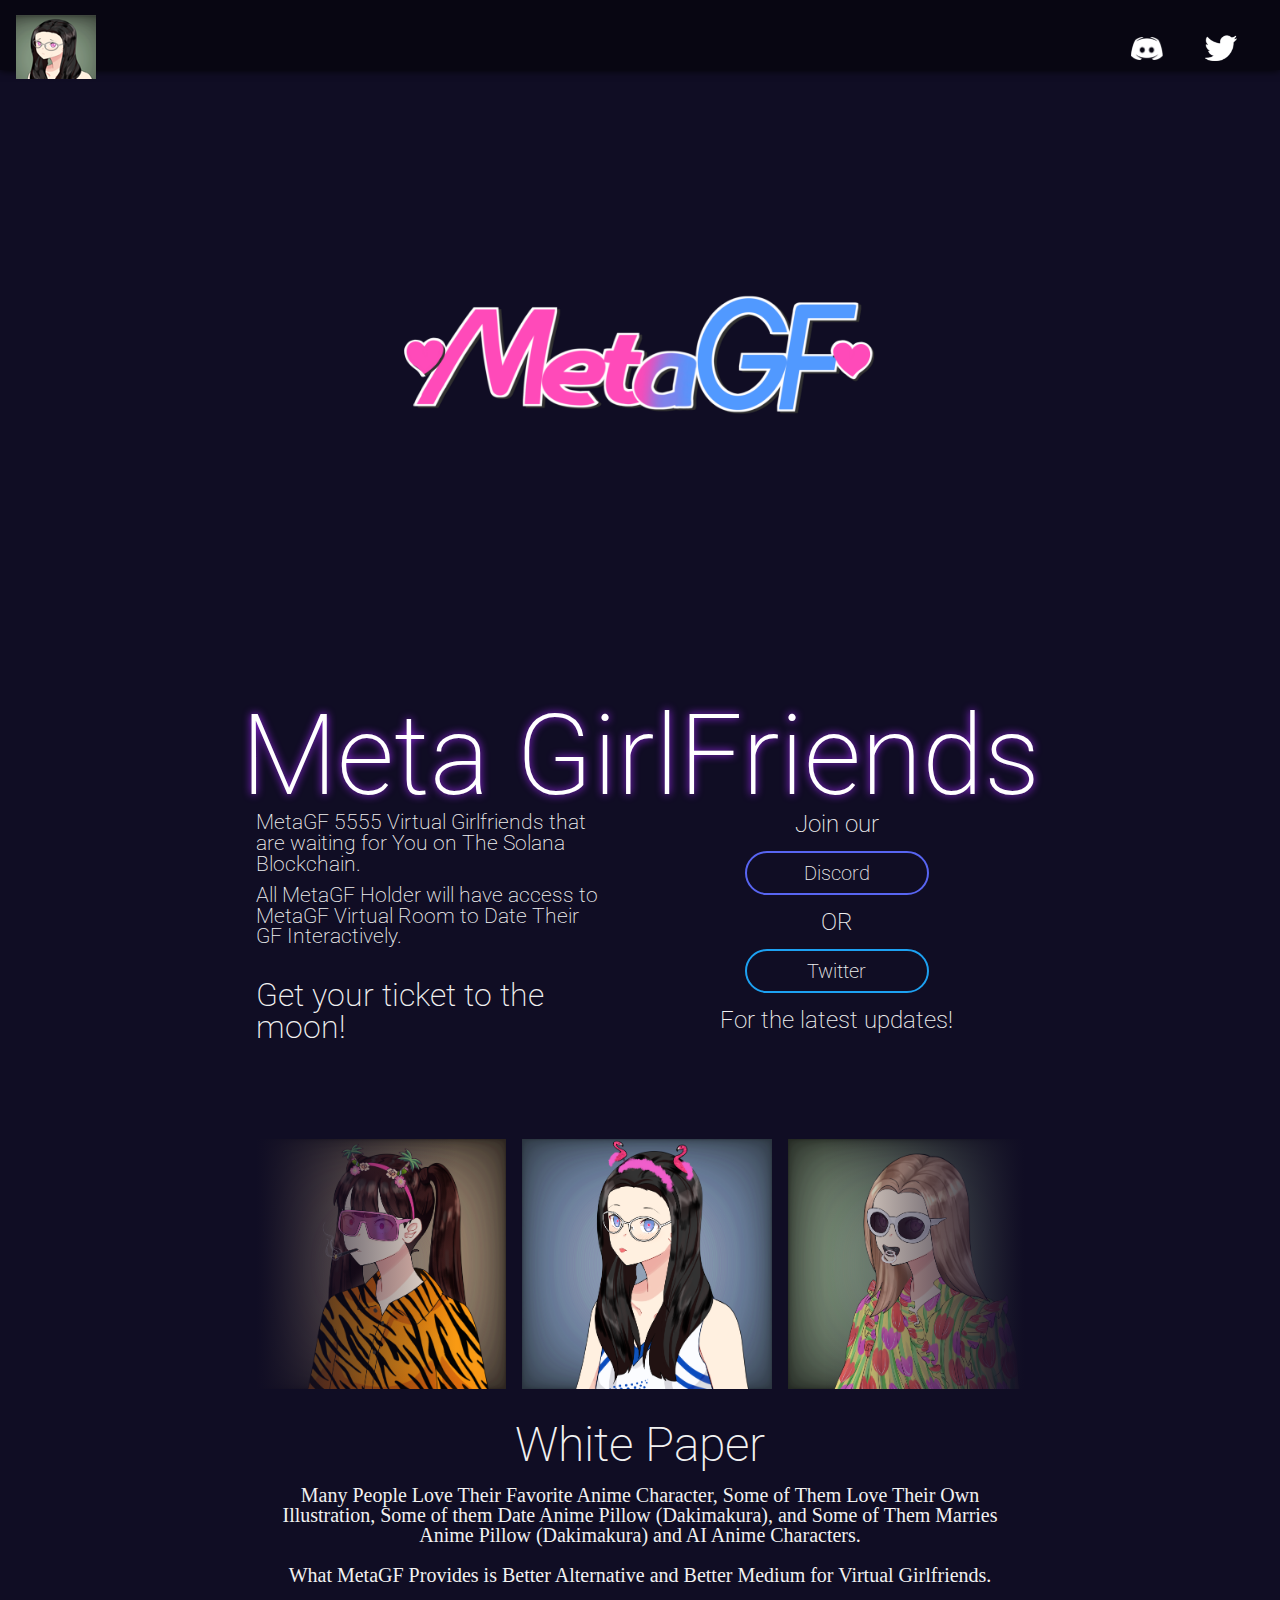
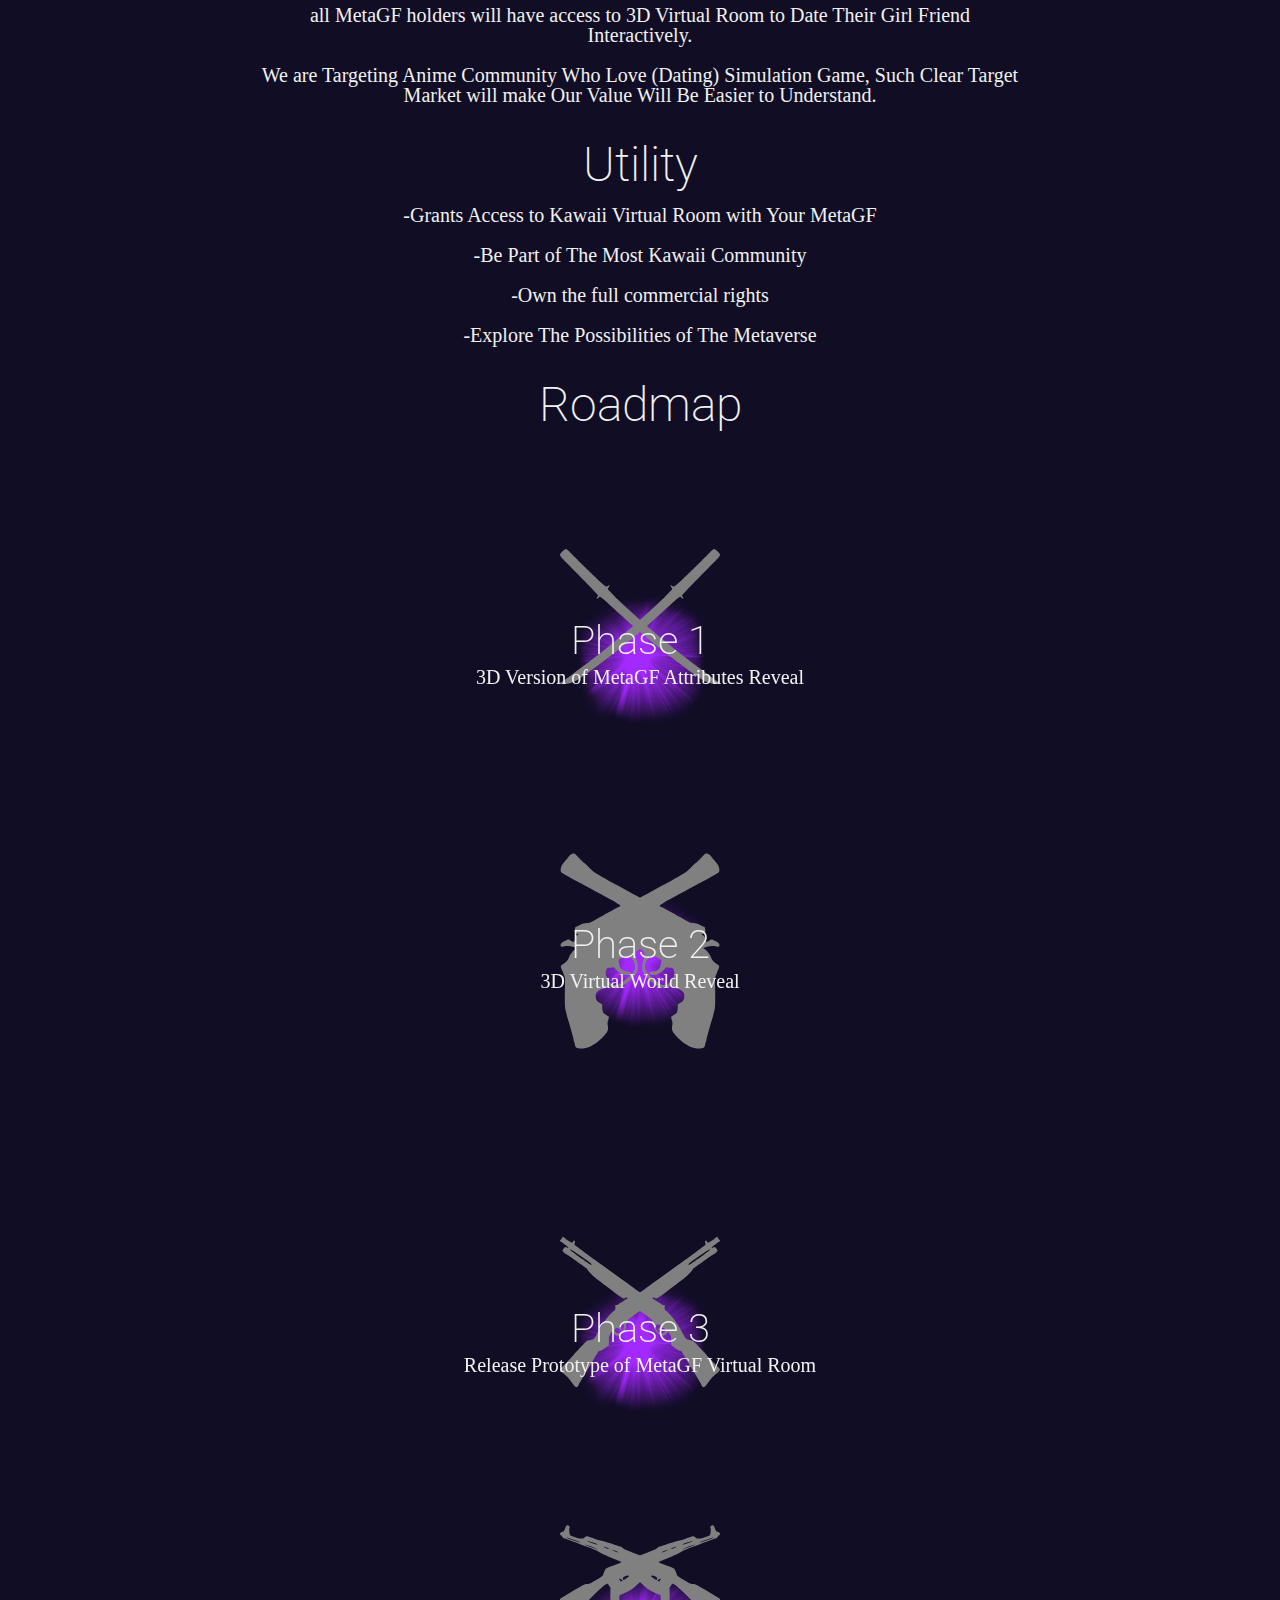
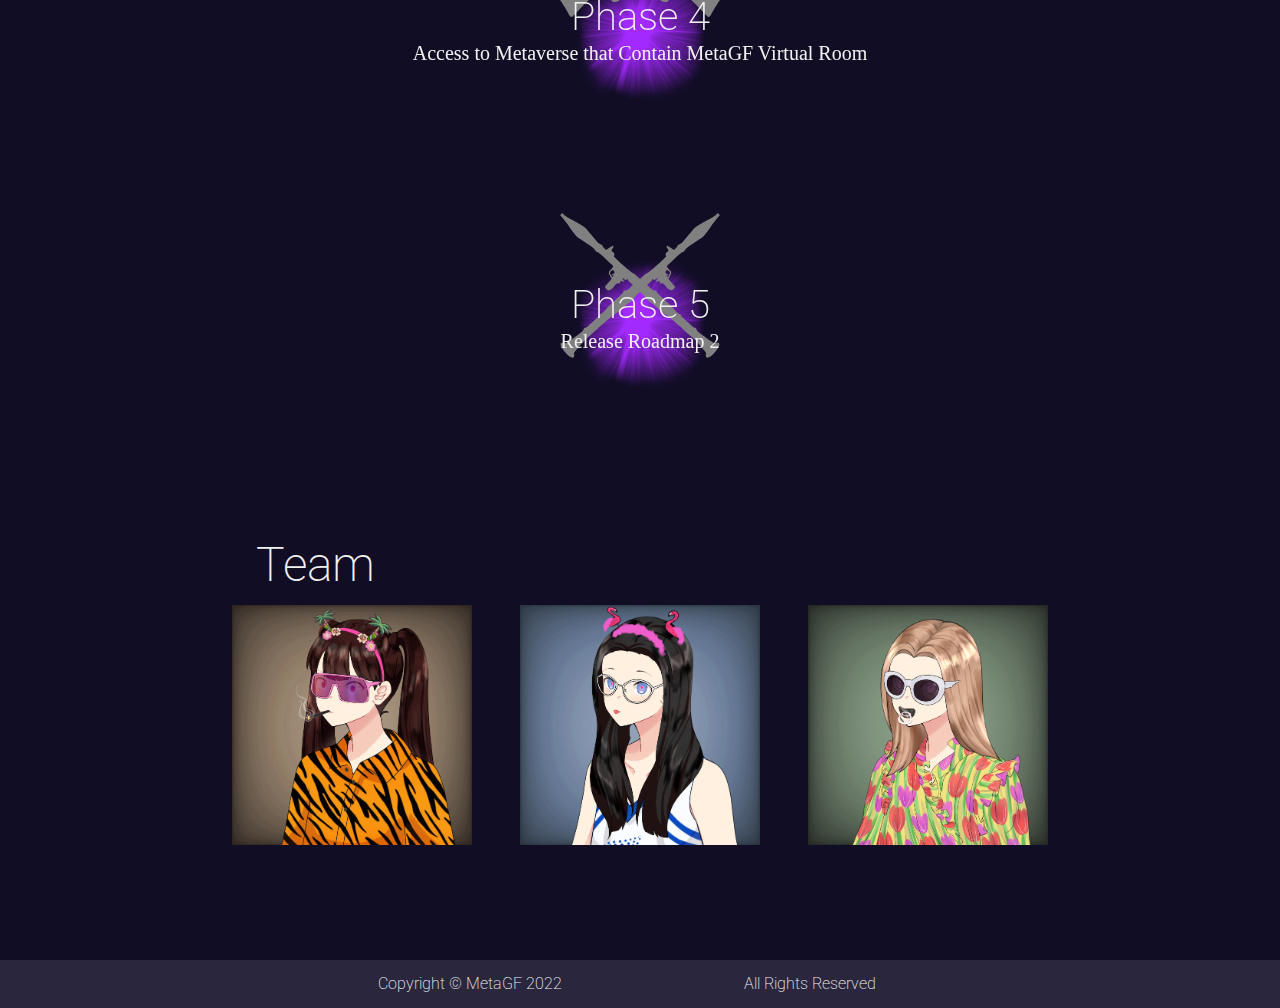
==== commit 30209171: "Update index.html" ====
--- a/index.html
+++ b/index.html
@@ -85,7 +85,7 @@
 				<h4>-Explore The Possibilities of The Metaverse</h4>
 		</section>
 </br><section id="roadmap" class="site-row" >
-	<h2>Roadmap</h2></br></br></br></br></br></br>
+	<h2>Roadmap</h2></br></br></br></br></br></br></br></br></br></br>
 			
 			<div id="phase-1" class="phase animated">
 				<div id="phase-image-1" class="phase-image">
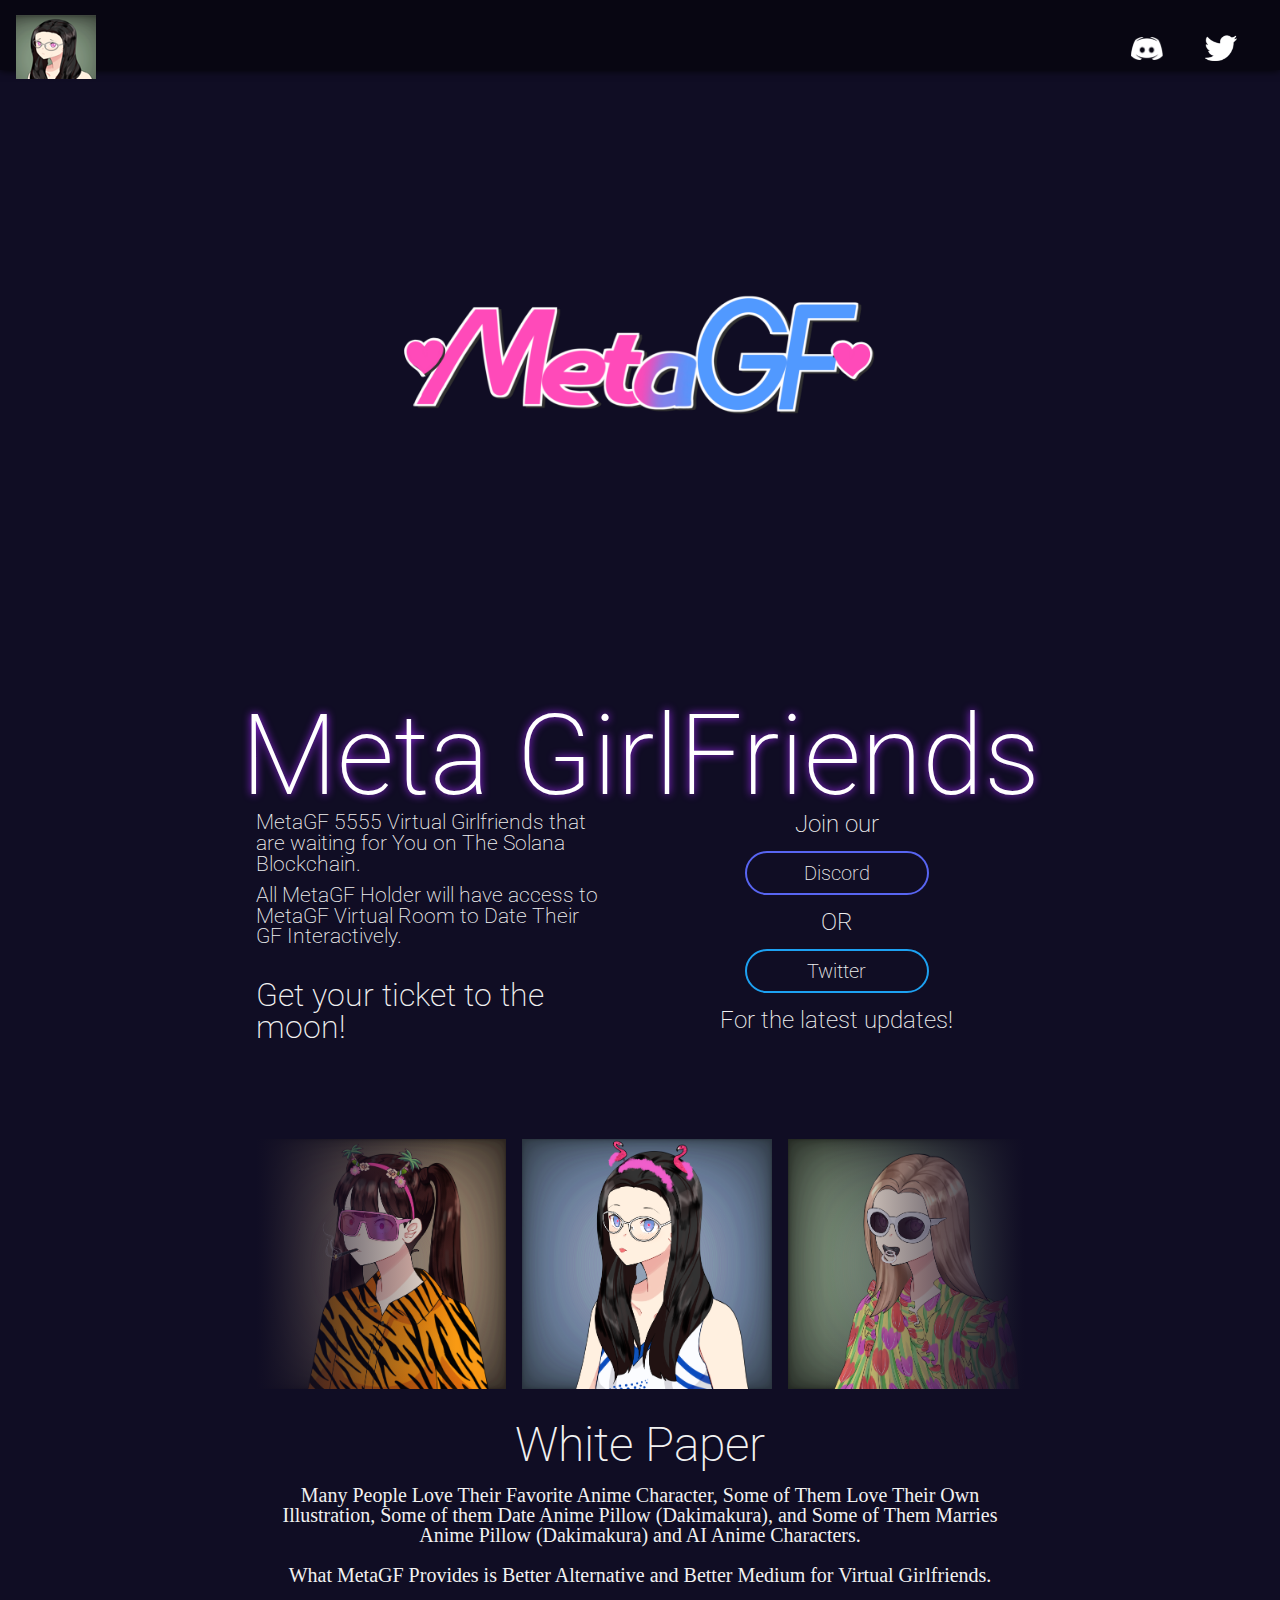
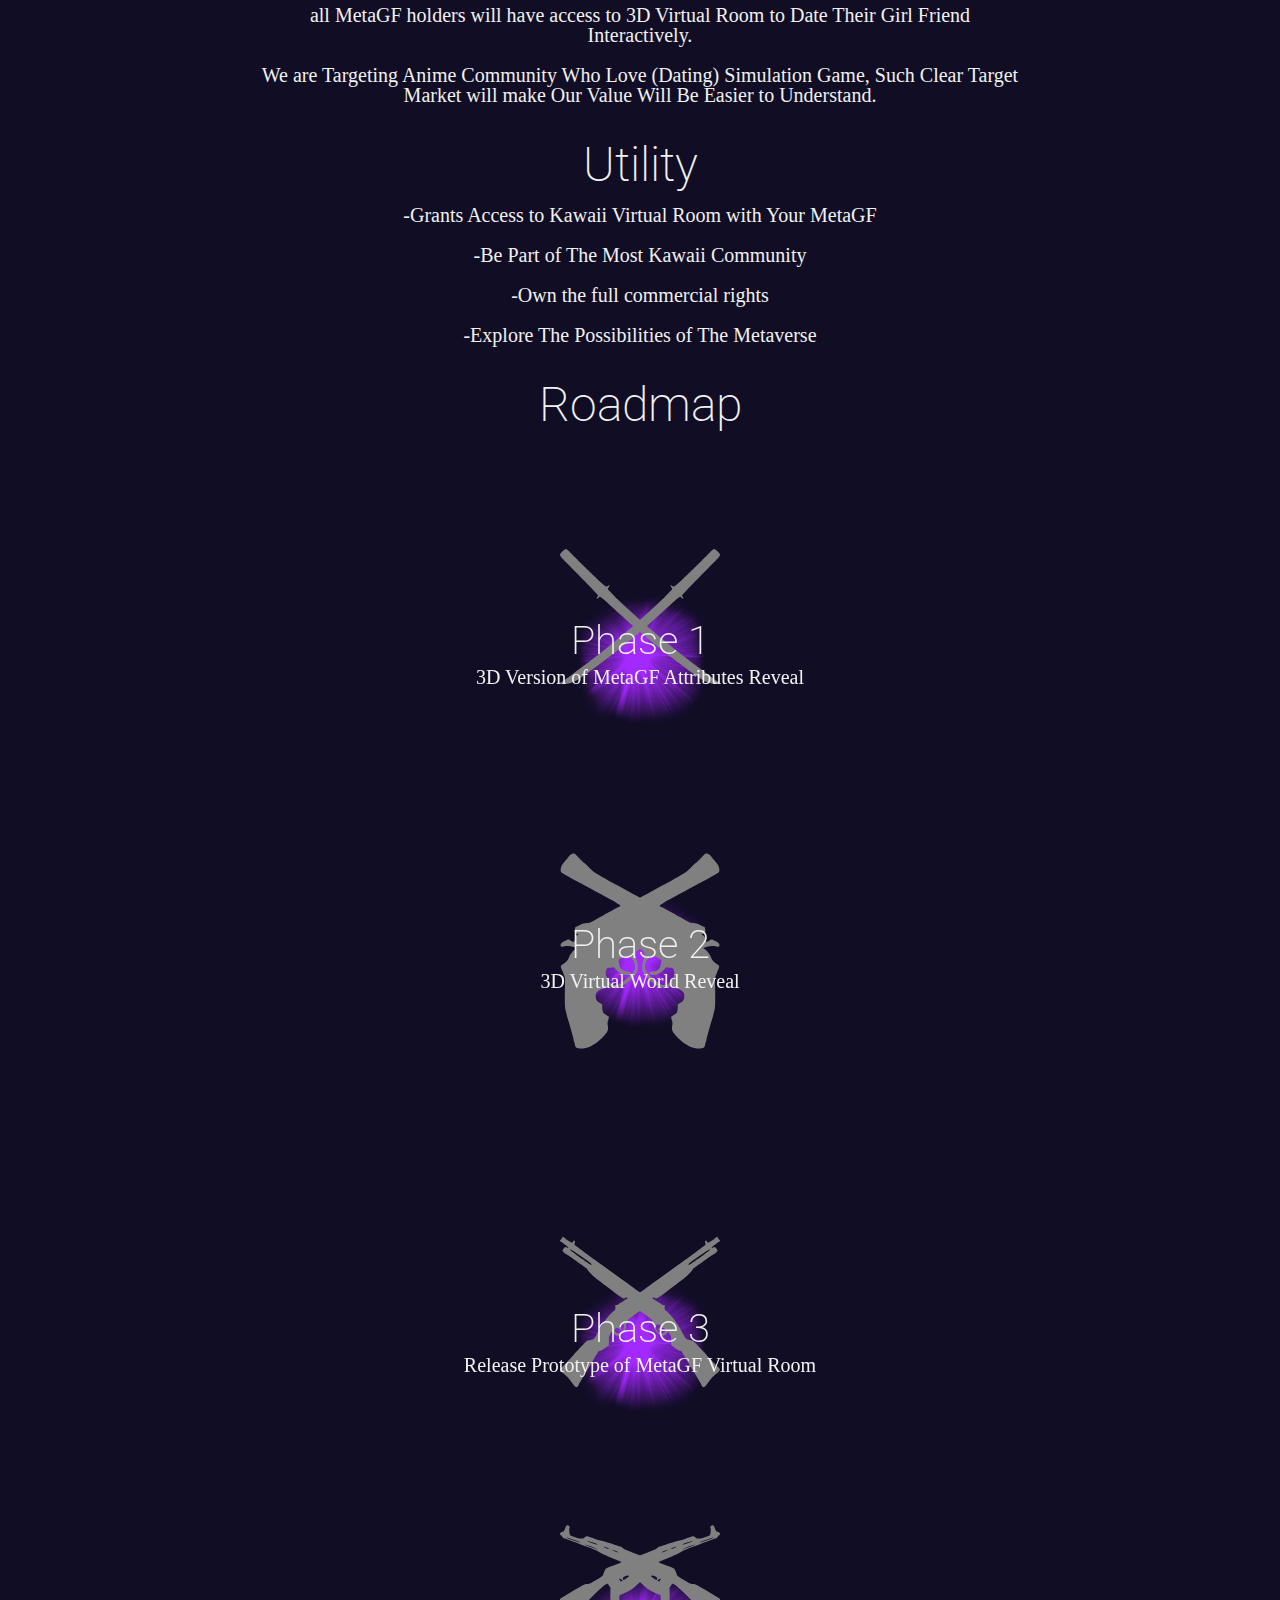
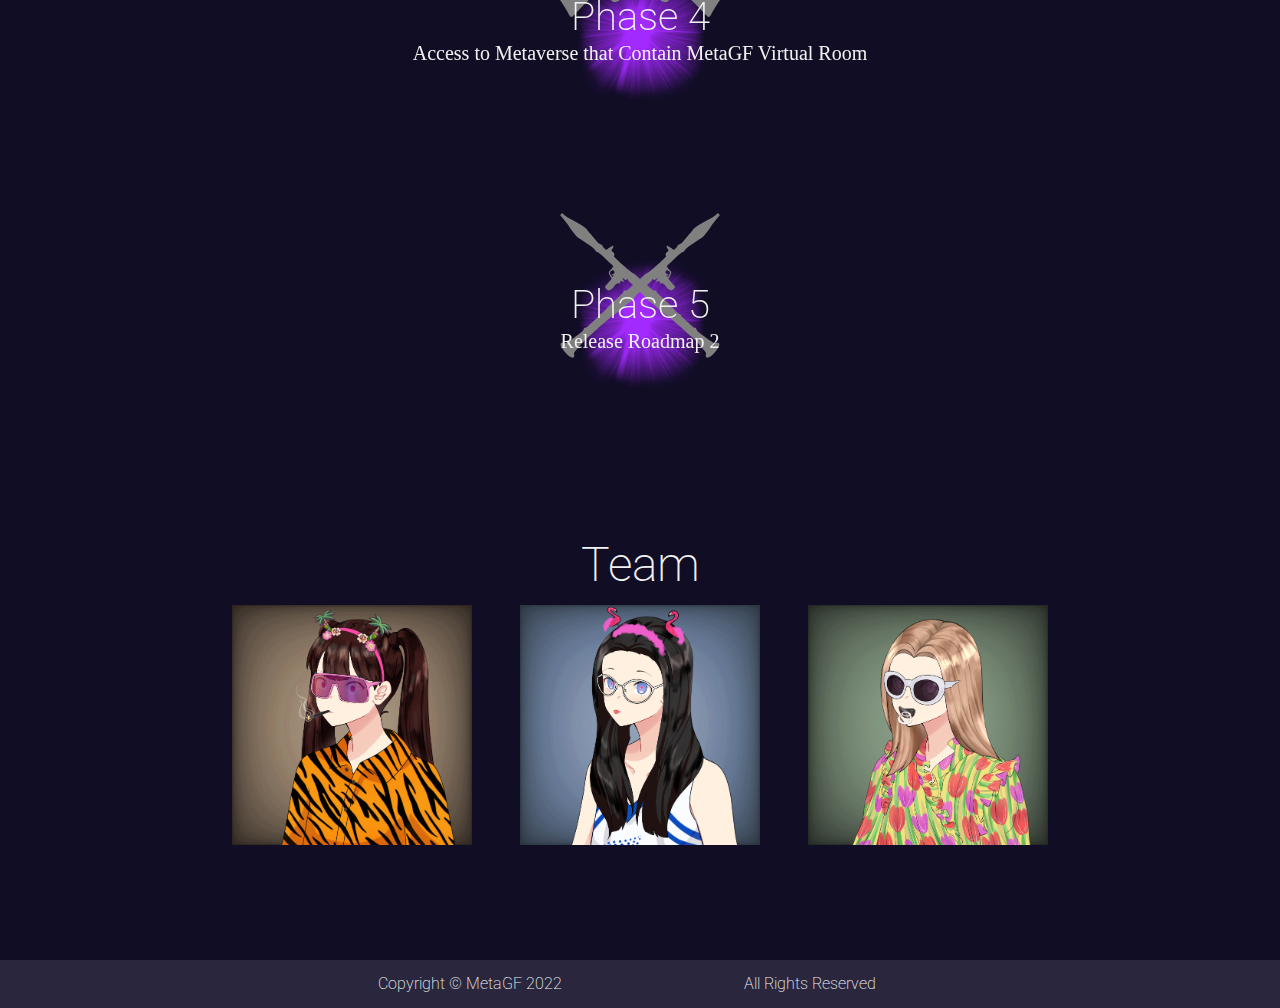
==== commit c41c56d2: "Update index.html" ====
--- a/index.html
+++ b/index.html
@@ -146,7 +146,7 @@
 			</div>
 		</section>
 		<section id="rarities" class="site-row" >
-			<h2>Team</h2></br>
+			<center><h2>Team</h2></center></br>
 			<div class="rarities-box">
 				<div class="rarity">
 					<div id="rarity-img-prototype" class="rarity-img"></div>
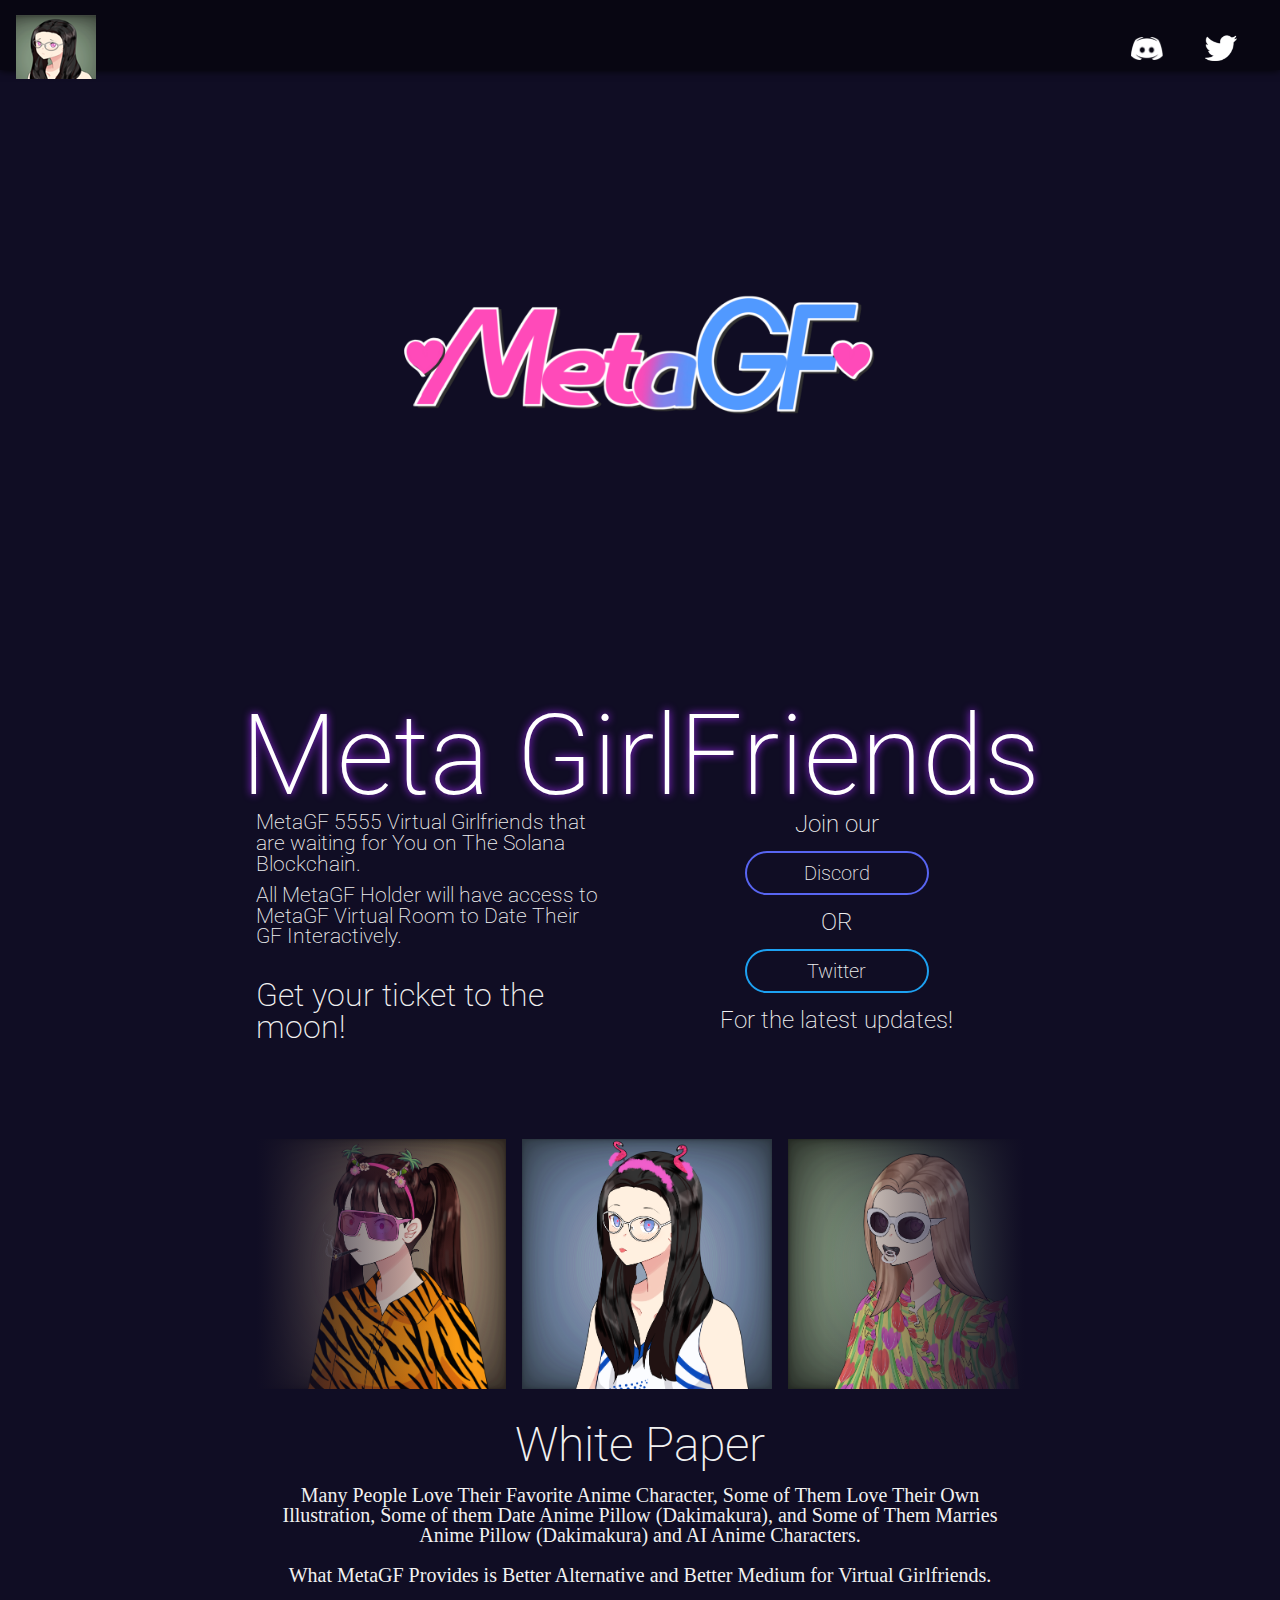
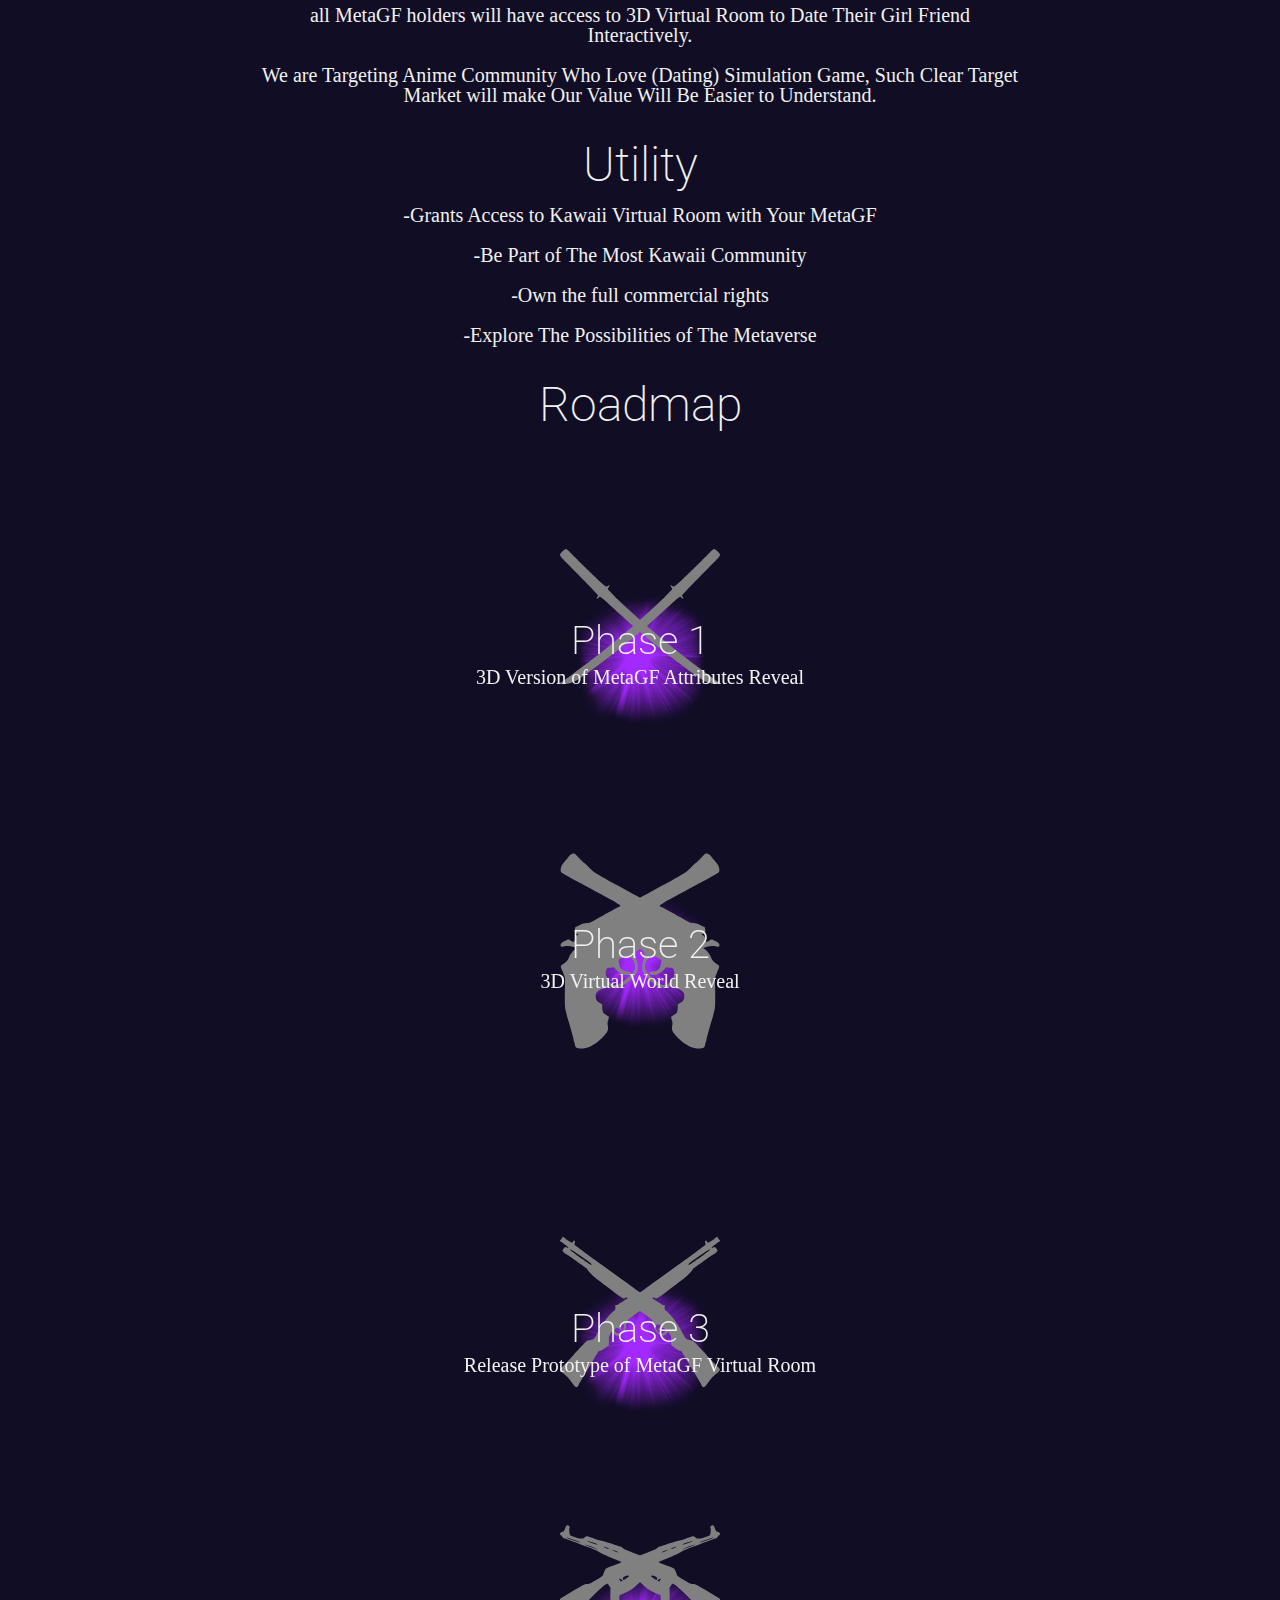
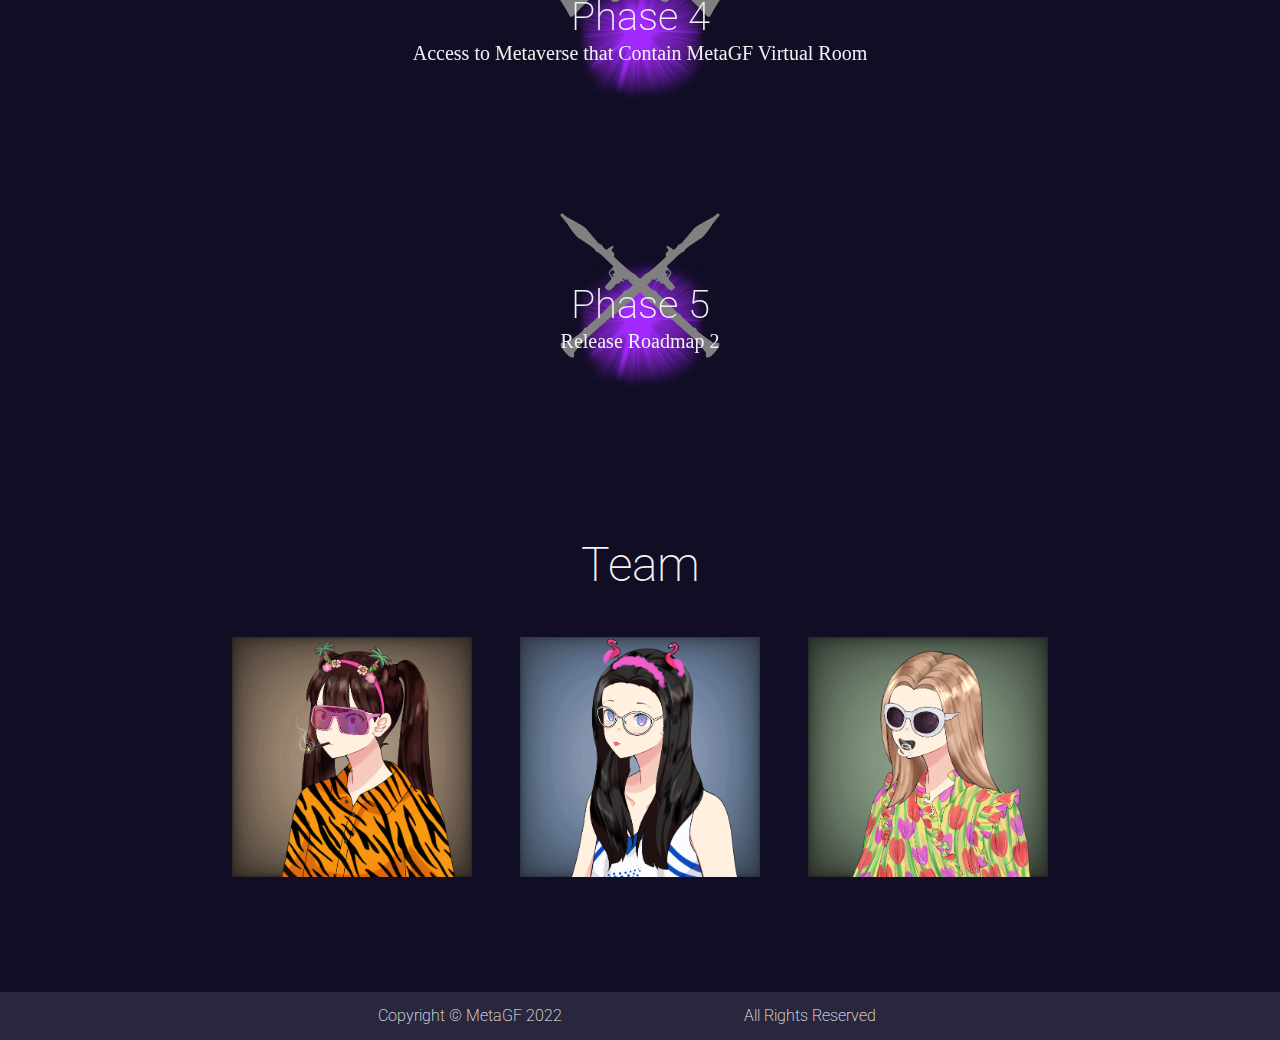
==== commit 8ca17ba6: "Update index.html" ====
--- a/index.html
+++ b/index.html
@@ -146,7 +146,7 @@
 			</div>
 		</section>
 		<section id="rarities" class="site-row" >
-			<center><h2>Team</h2></center></br>
+			<center><h2>Team</h2></center></br></br></br>
 			<div class="rarities-box">
 				<div class="rarity">
 					<div id="rarity-img-prototype" class="rarity-img"></div>
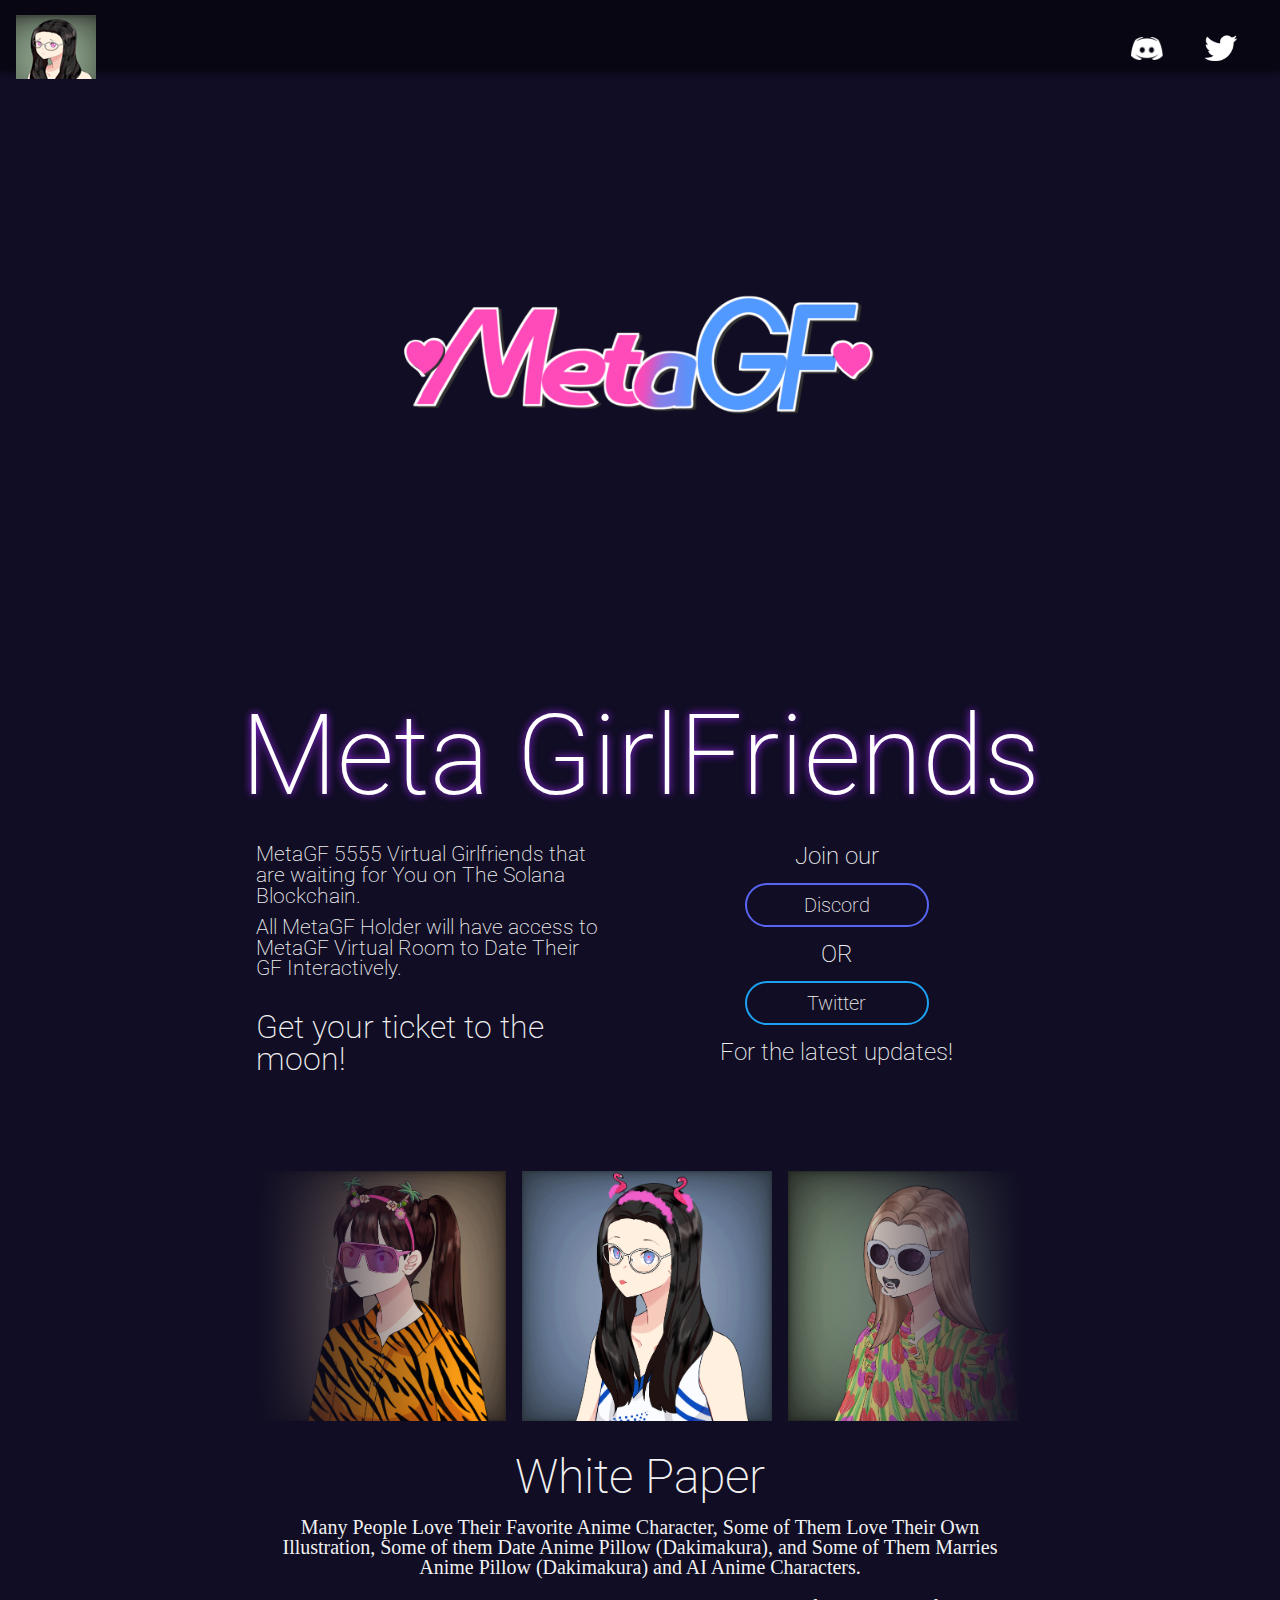
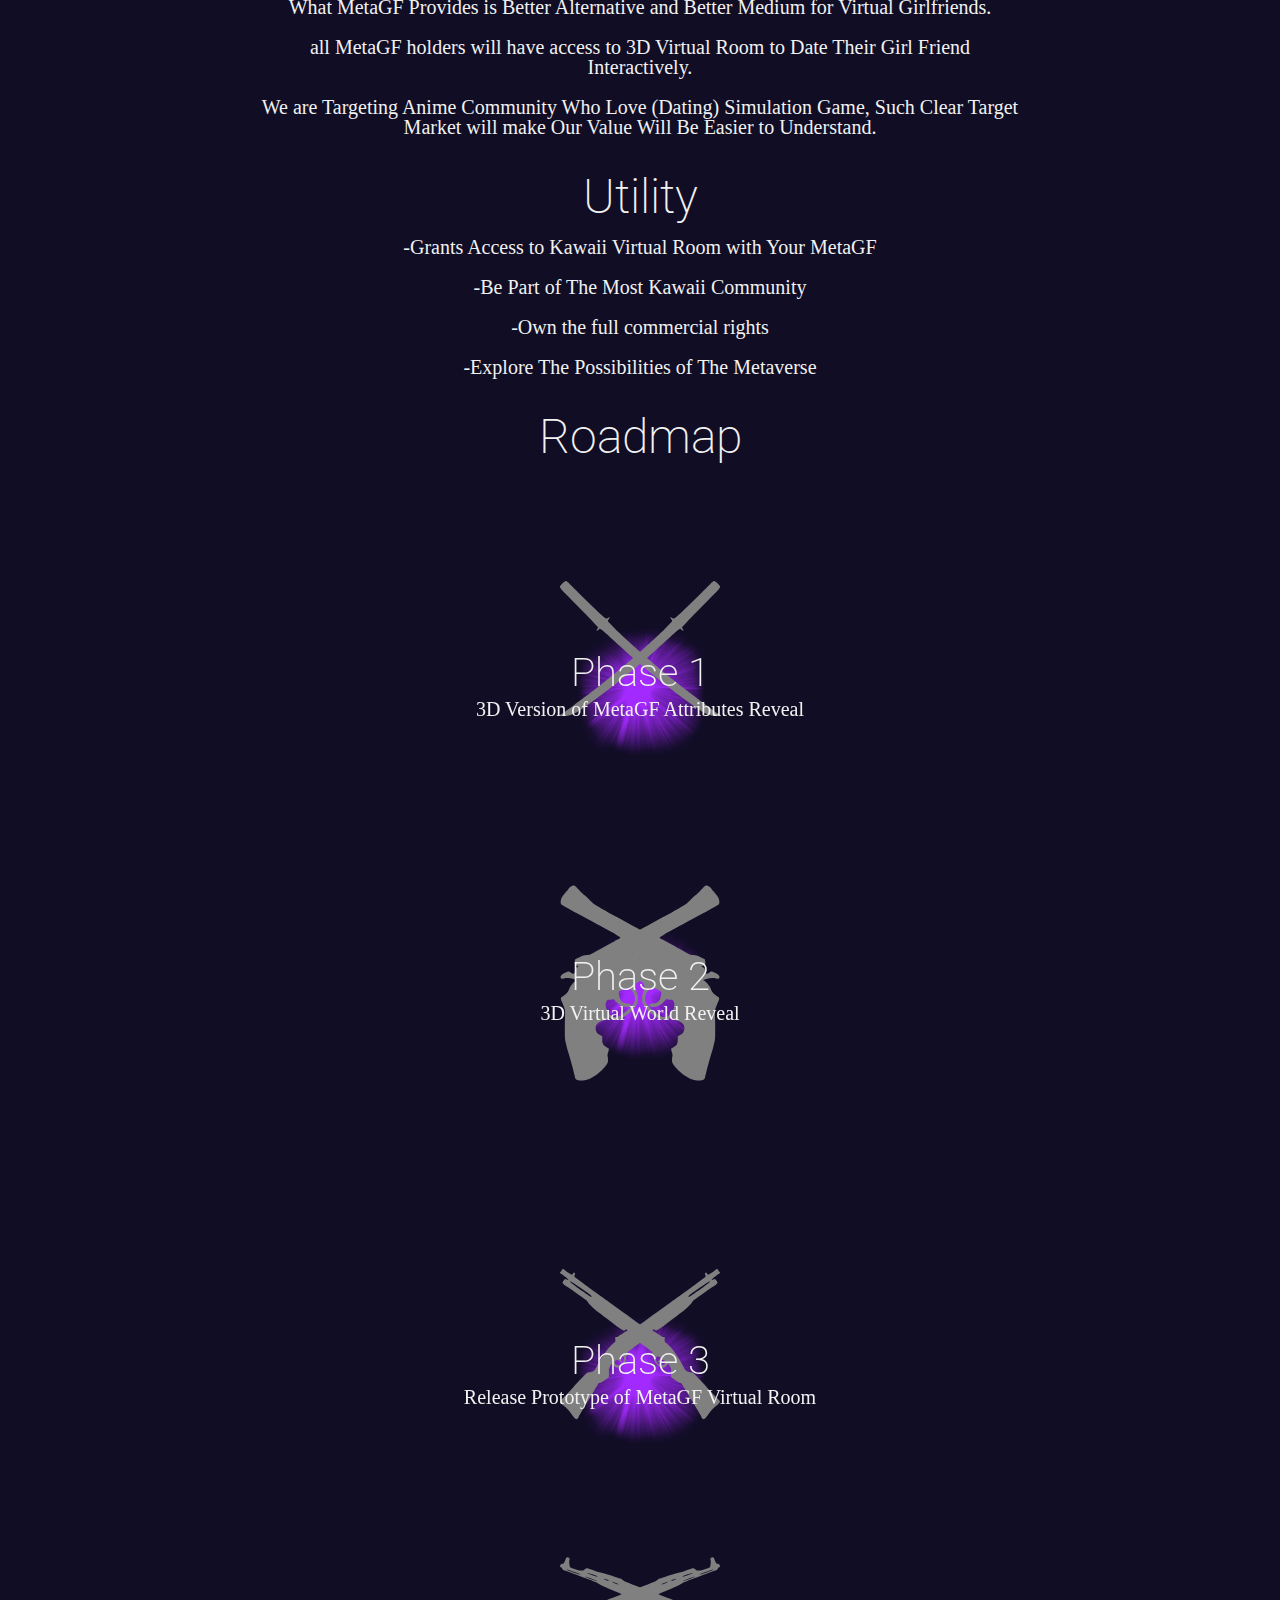
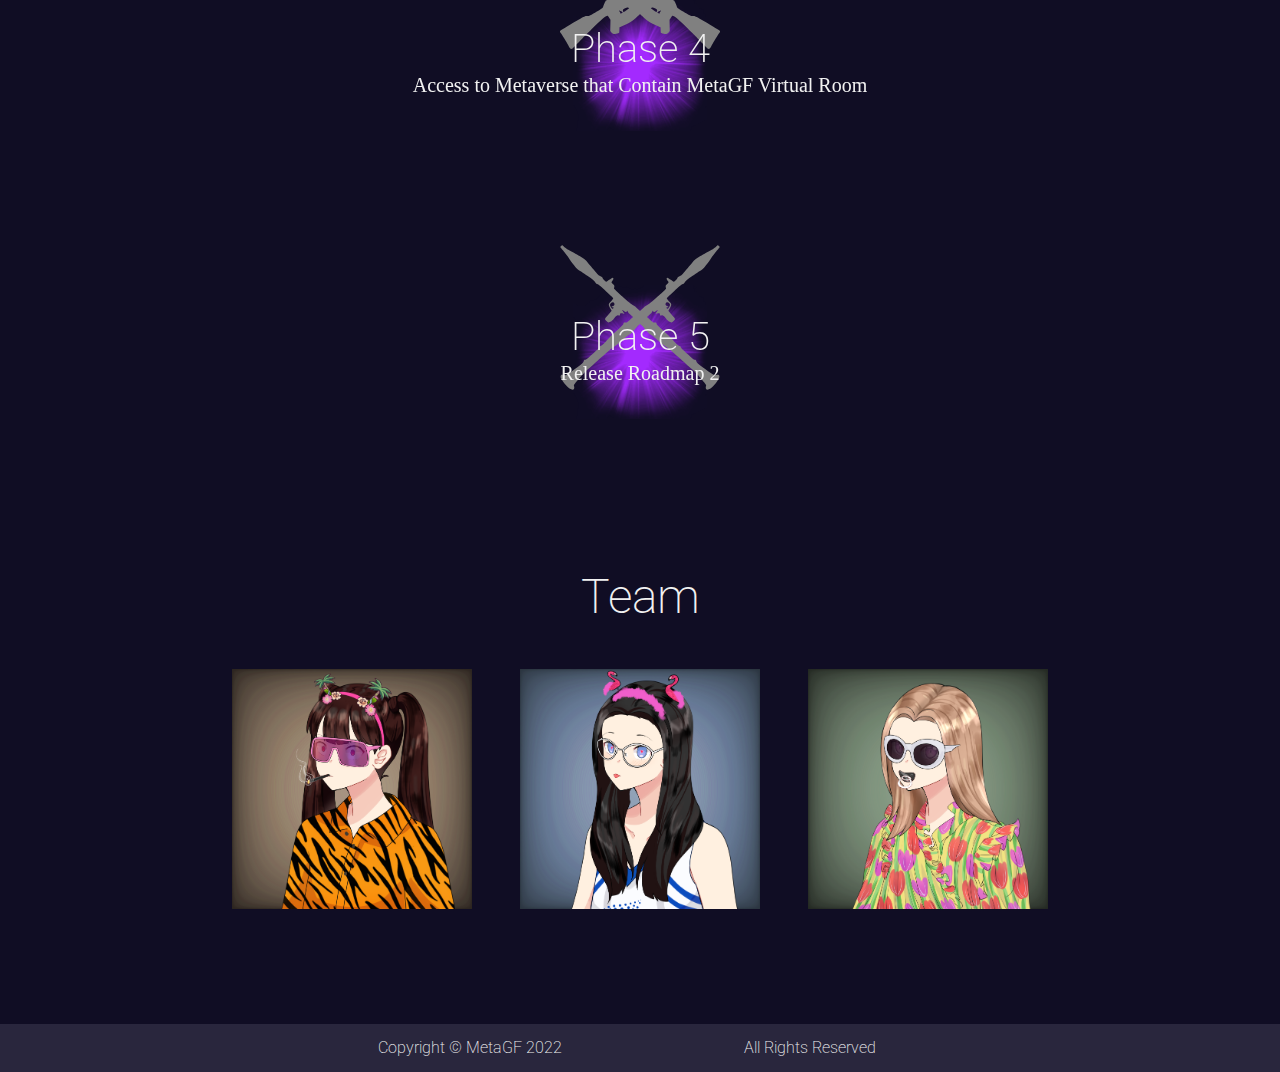
==== commit dfcd6f3d: "Update index.html" ====
--- a/index.html
+++ b/index.html
@@ -32,7 +32,7 @@
 			<div id="intro-banner">
 				<h1>Meta GirlFriends</h1>
 			</div>
-		</section>
+				</section></br></br>
 		<section id="slider-section" class="site-row" >
 			
 			<div class="intro-text text-wrapper">
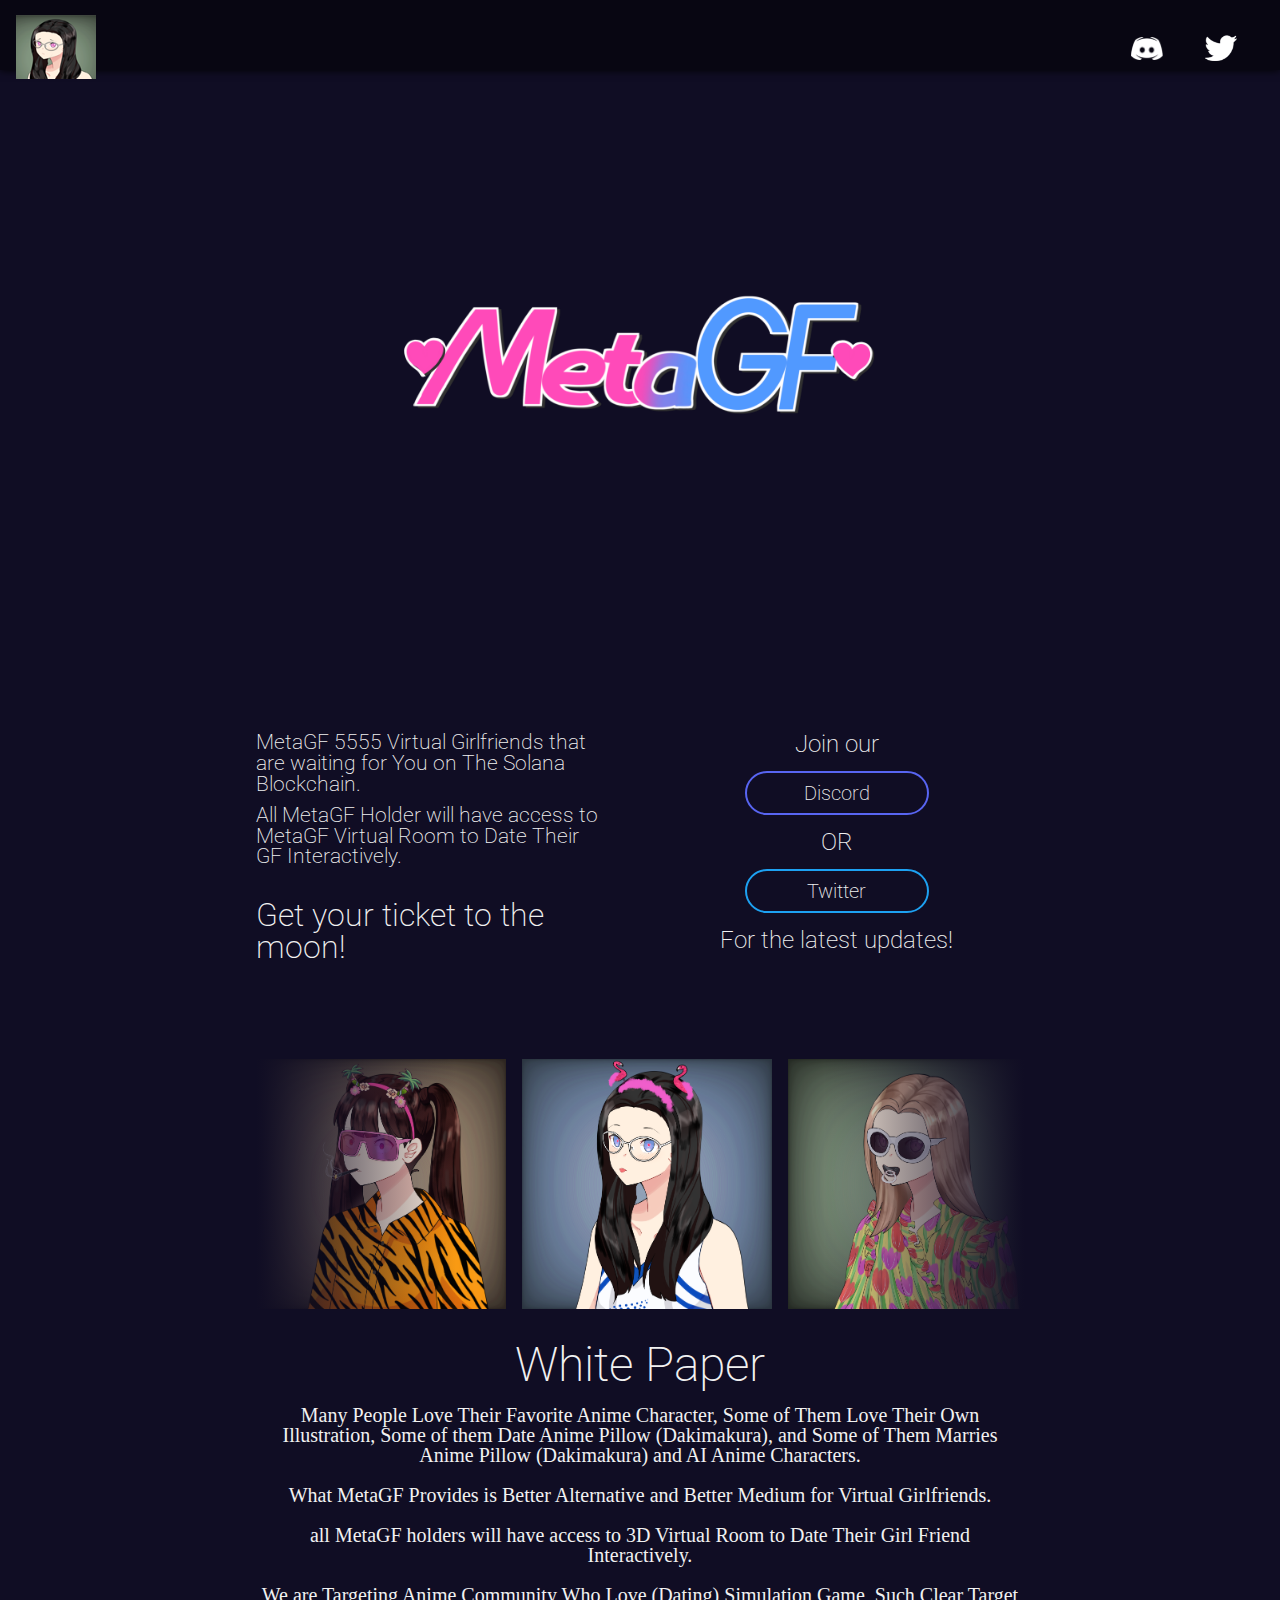
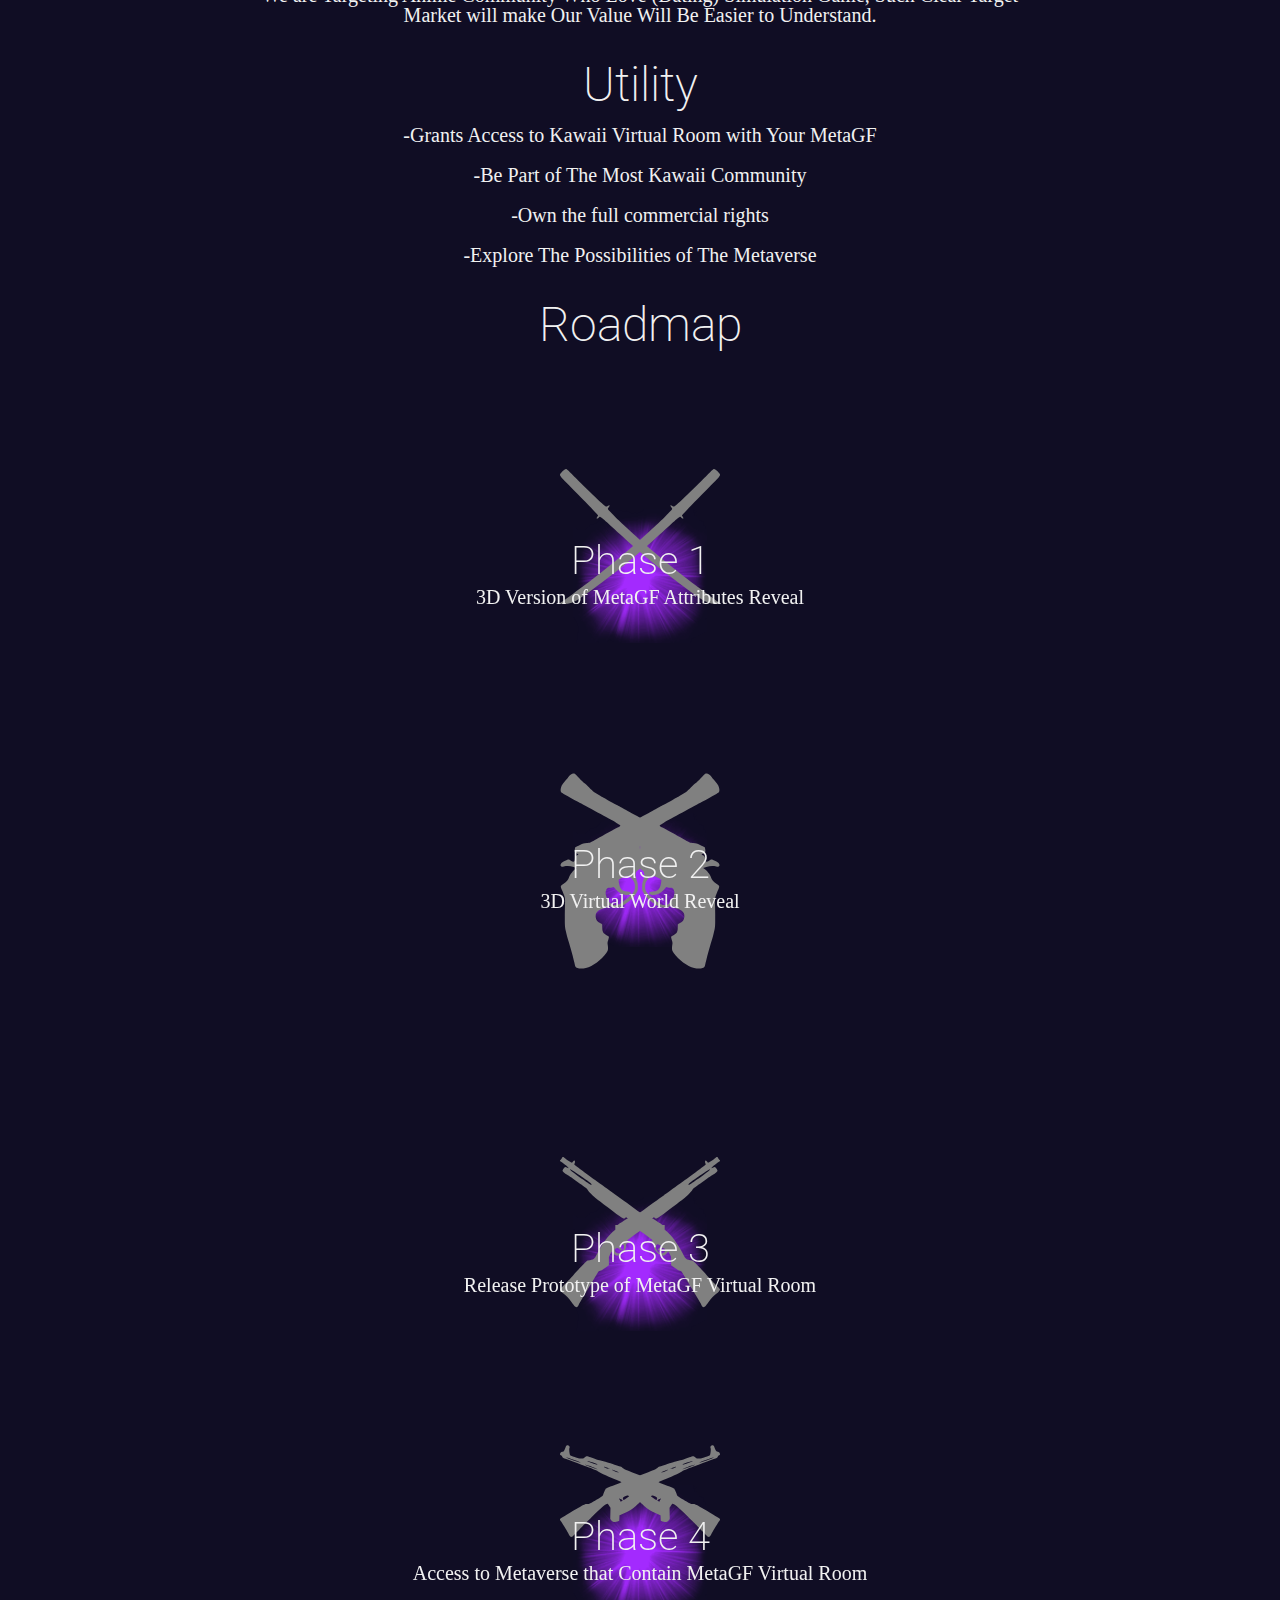
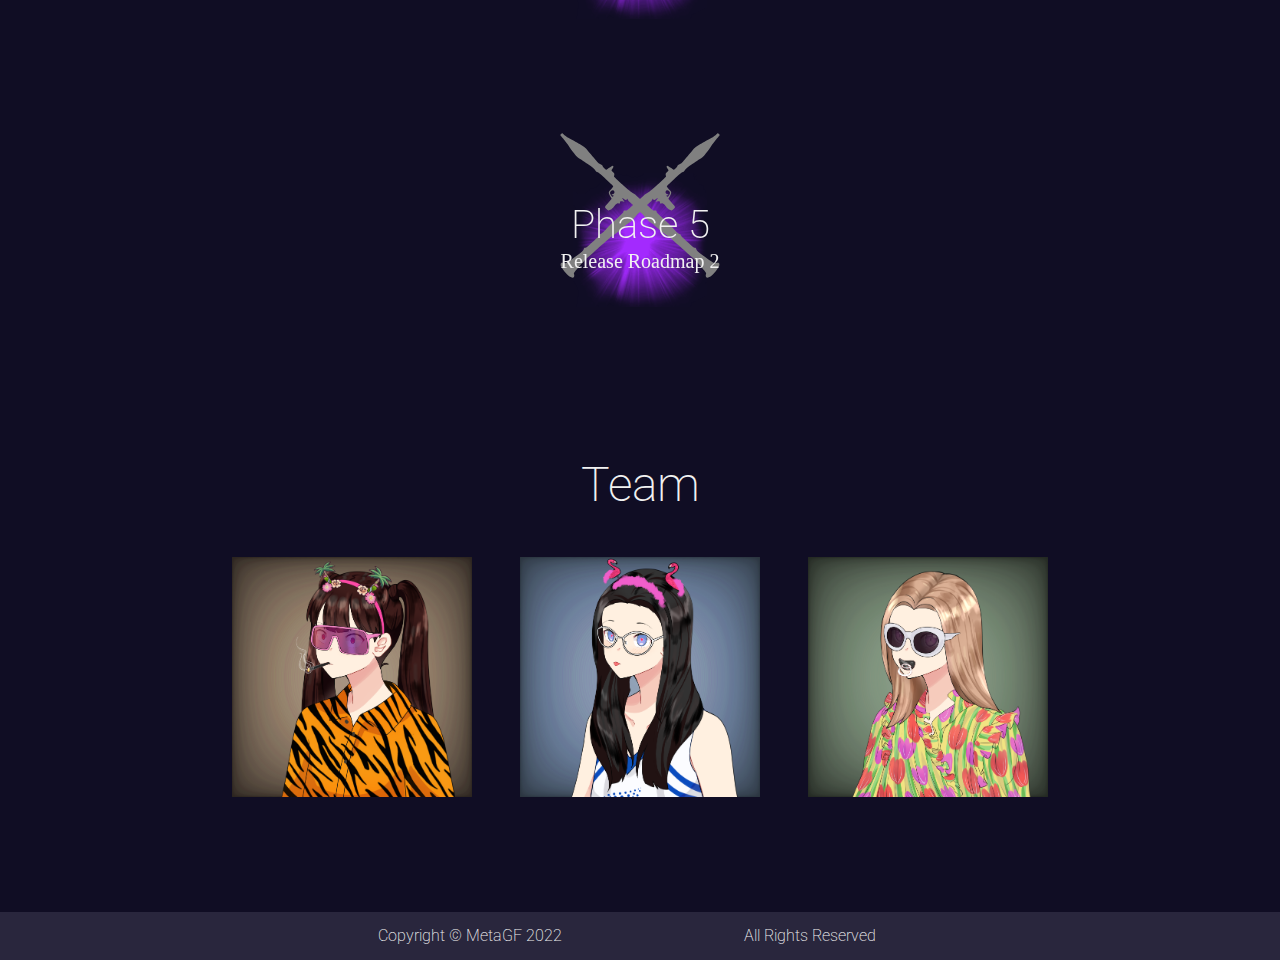
==== commit 242fd2b3: "Update index.html" ====
--- a/index.html
+++ b/index.html
@@ -29,9 +29,6 @@
 			<div class="sheep-container">
 				<div id="sheep-1" class="sheep"></div>
 			</div>		
-			<div id="intro-banner">
-				<h1>Meta GirlFriends</h1>
-			</div>
 				</section></br></br>
 		<section id="slider-section" class="site-row" >
 			
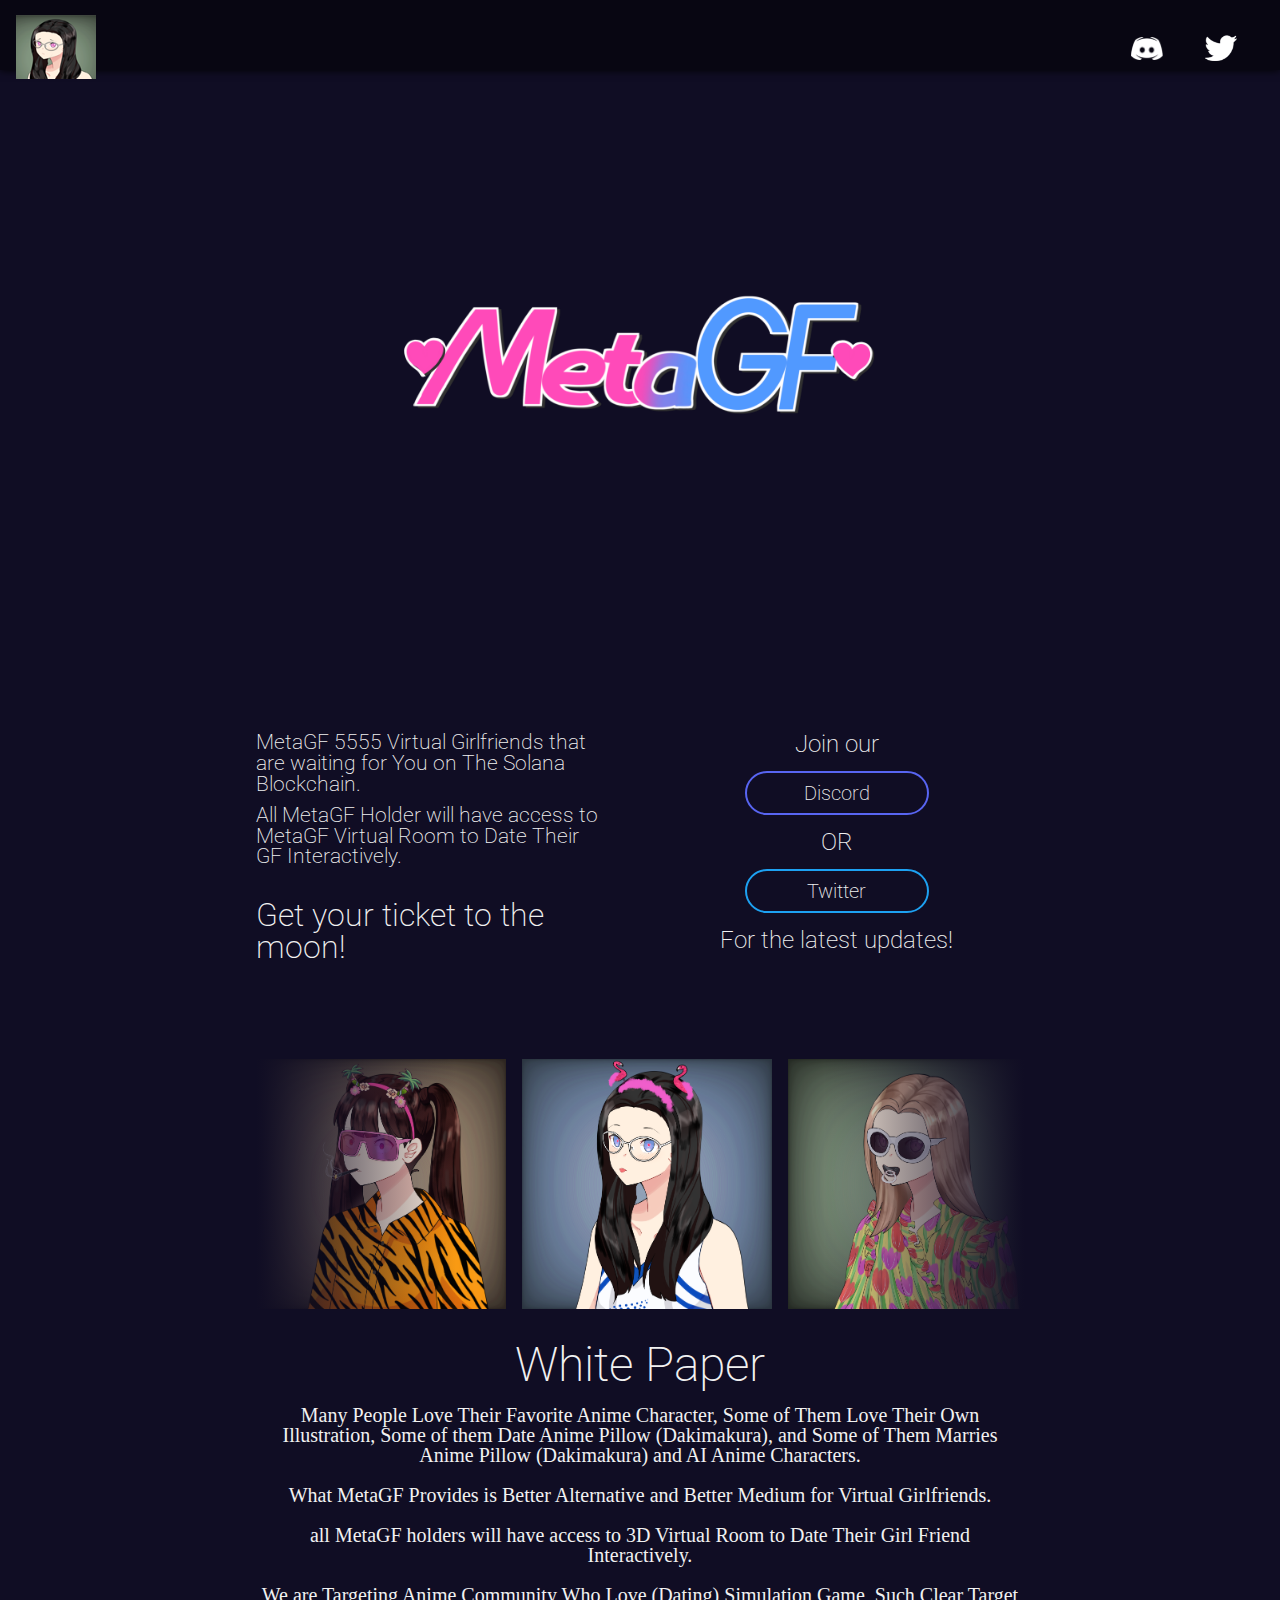
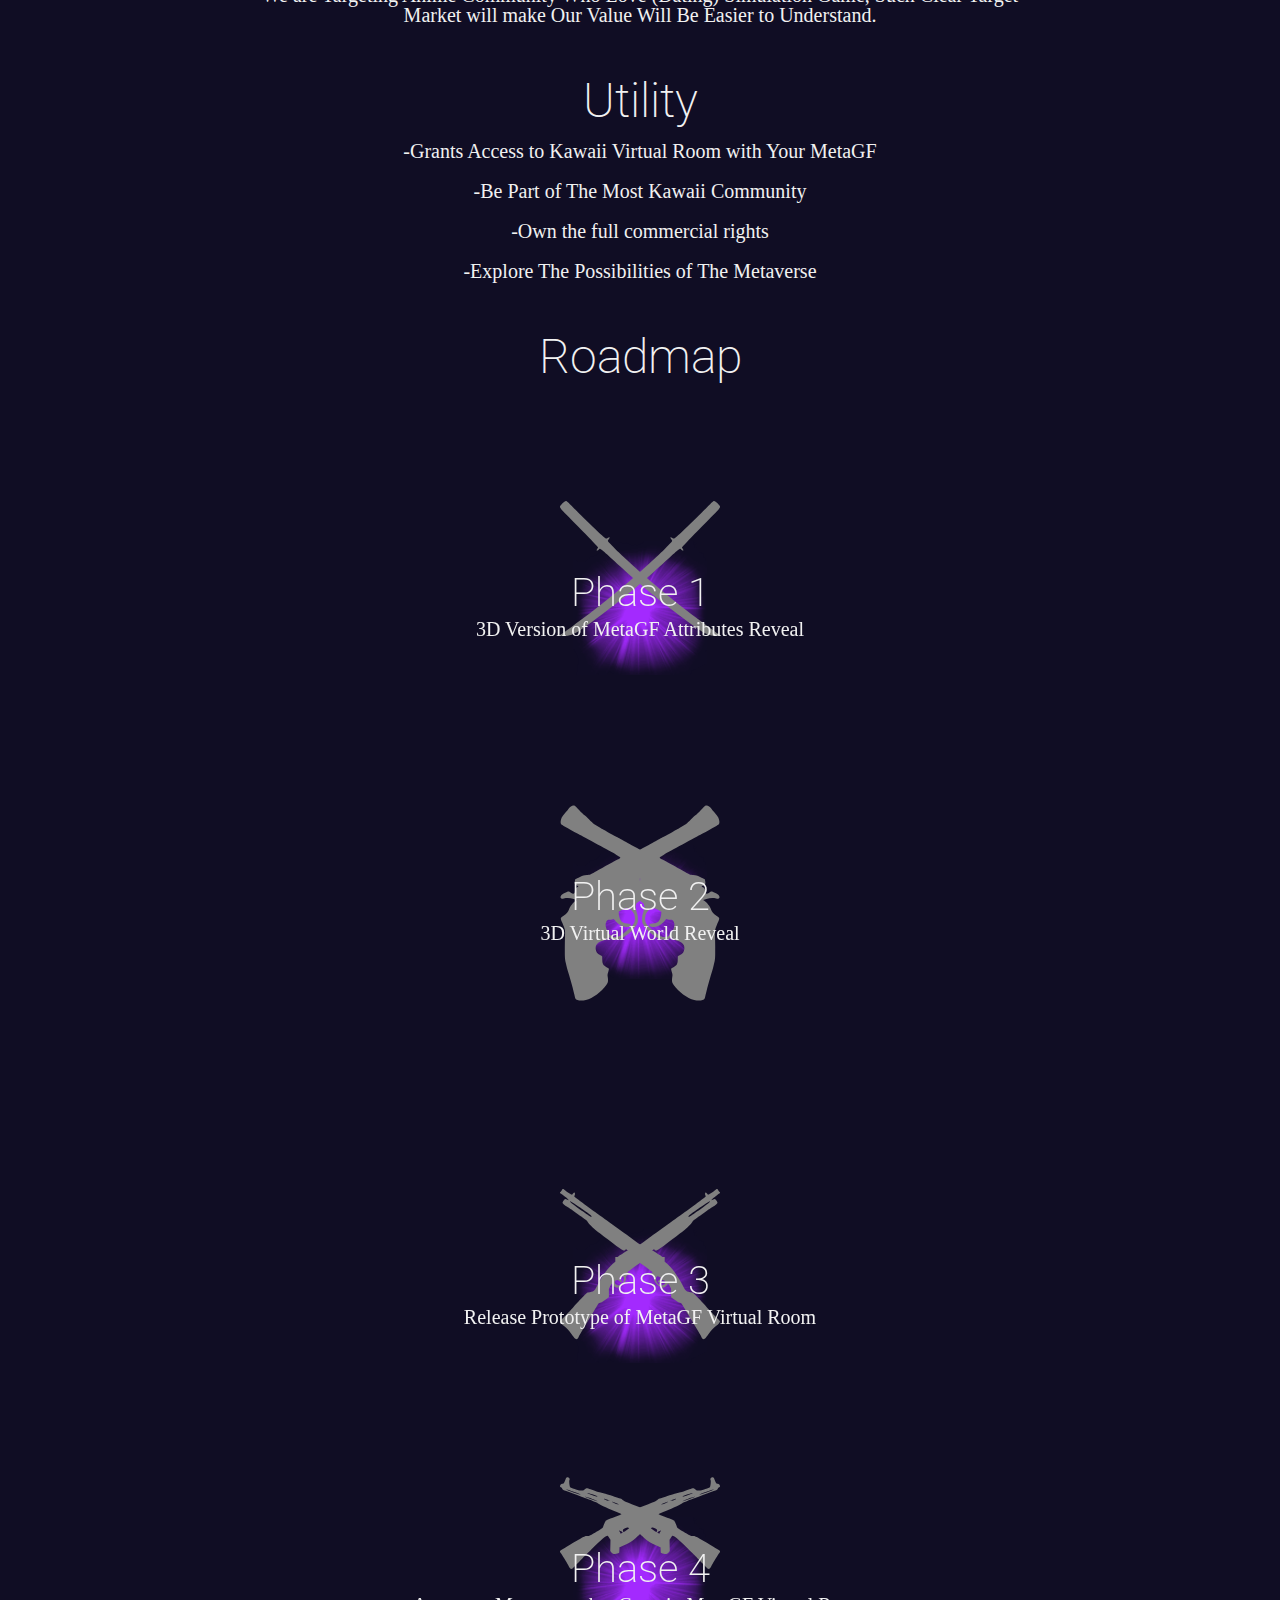
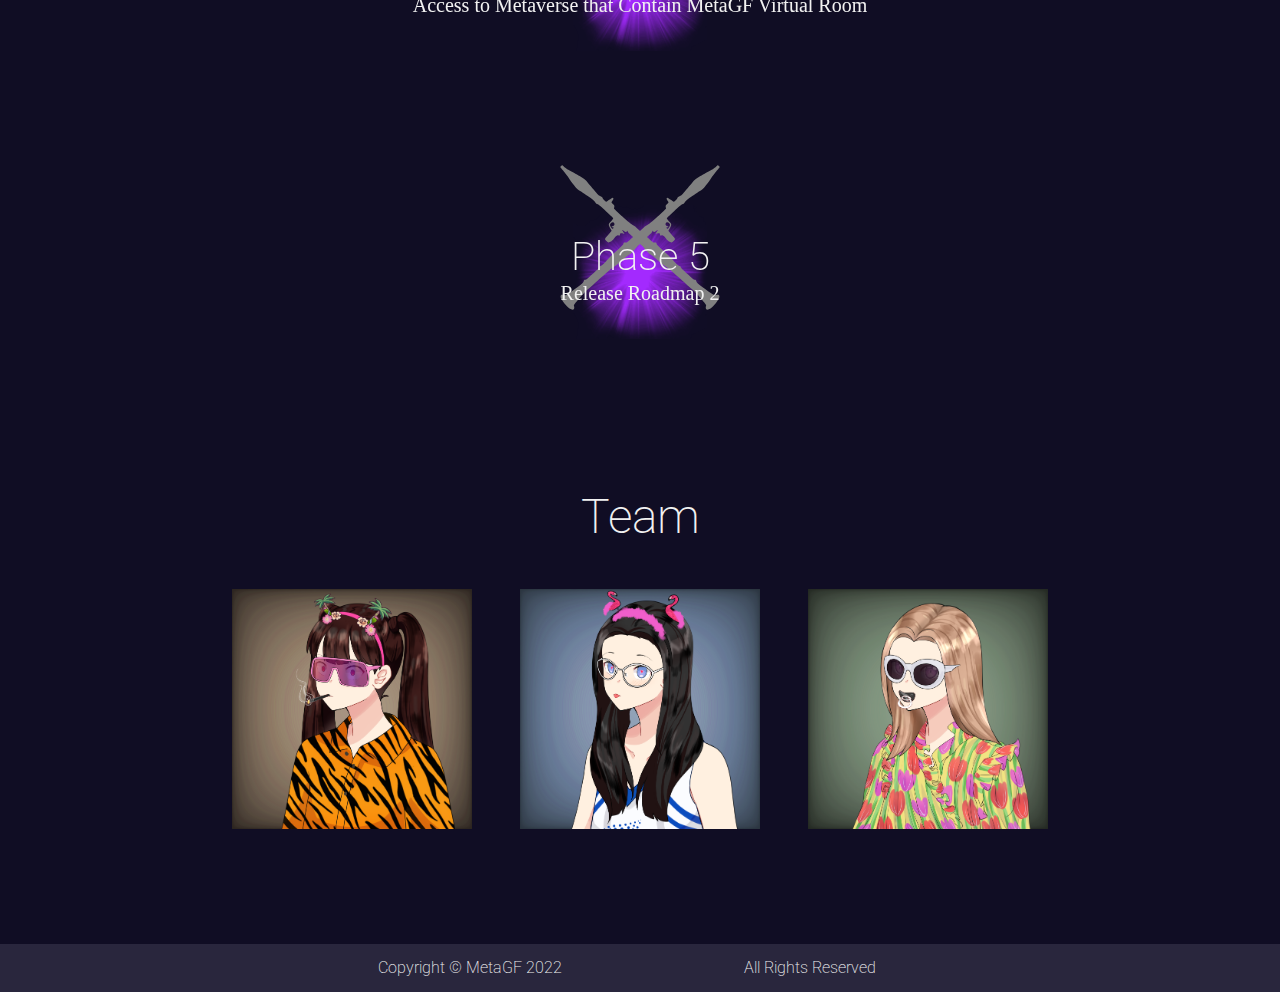
==== commit 3af84530: "Update index.html" ====
--- a/index.html
+++ b/index.html
@@ -28,7 +28,10 @@
 		<section id="intro" class="site-row">
 			<div class="sheep-container">
 				<div id="sheep-1" class="sheep"></div>
-			</div>		
+			</div>
+			<div id="intro-banner">
+				<h1></h1>
+			</div>
 				</section></br></br>
 		<section id="slider-section" class="site-row" >
 			
@@ -74,14 +77,14 @@
 				<h4>What MetaGF Provides is Better Alternative and Better Medium for Virtual Girlfriends.</h4>
 				<h4>all MetaGF holders will have access to 3D Virtual Room to Date Their Girl Friend Interactively.</h4>
 				<h4>We are Targeting Anime Community Who Love (Dating) Simulation Game, Such Clear Target Market will make Our Value Will Be Easier to Understand.</h4>
-			</br>
+</br></br>
 	<h2>Utility</h2></br>
 			<h4>-Grants Access to Kawaii Virtual Room with Your MetaGF</h4>
 				<h4>-Be Part of The Most Kawaii Community</h4>
 				<h4>-Own the full commercial rights</h4>
 				<h4>-Explore The Possibilities of The Metaverse</h4>
 		</section>
-</br><section id="roadmap" class="site-row" >
+</br></br><section id="roadmap" class="site-row" >
 	<h2>Roadmap</h2></br></br></br></br></br></br></br></br></br></br>
 			
 			<div id="phase-1" class="phase animated">
